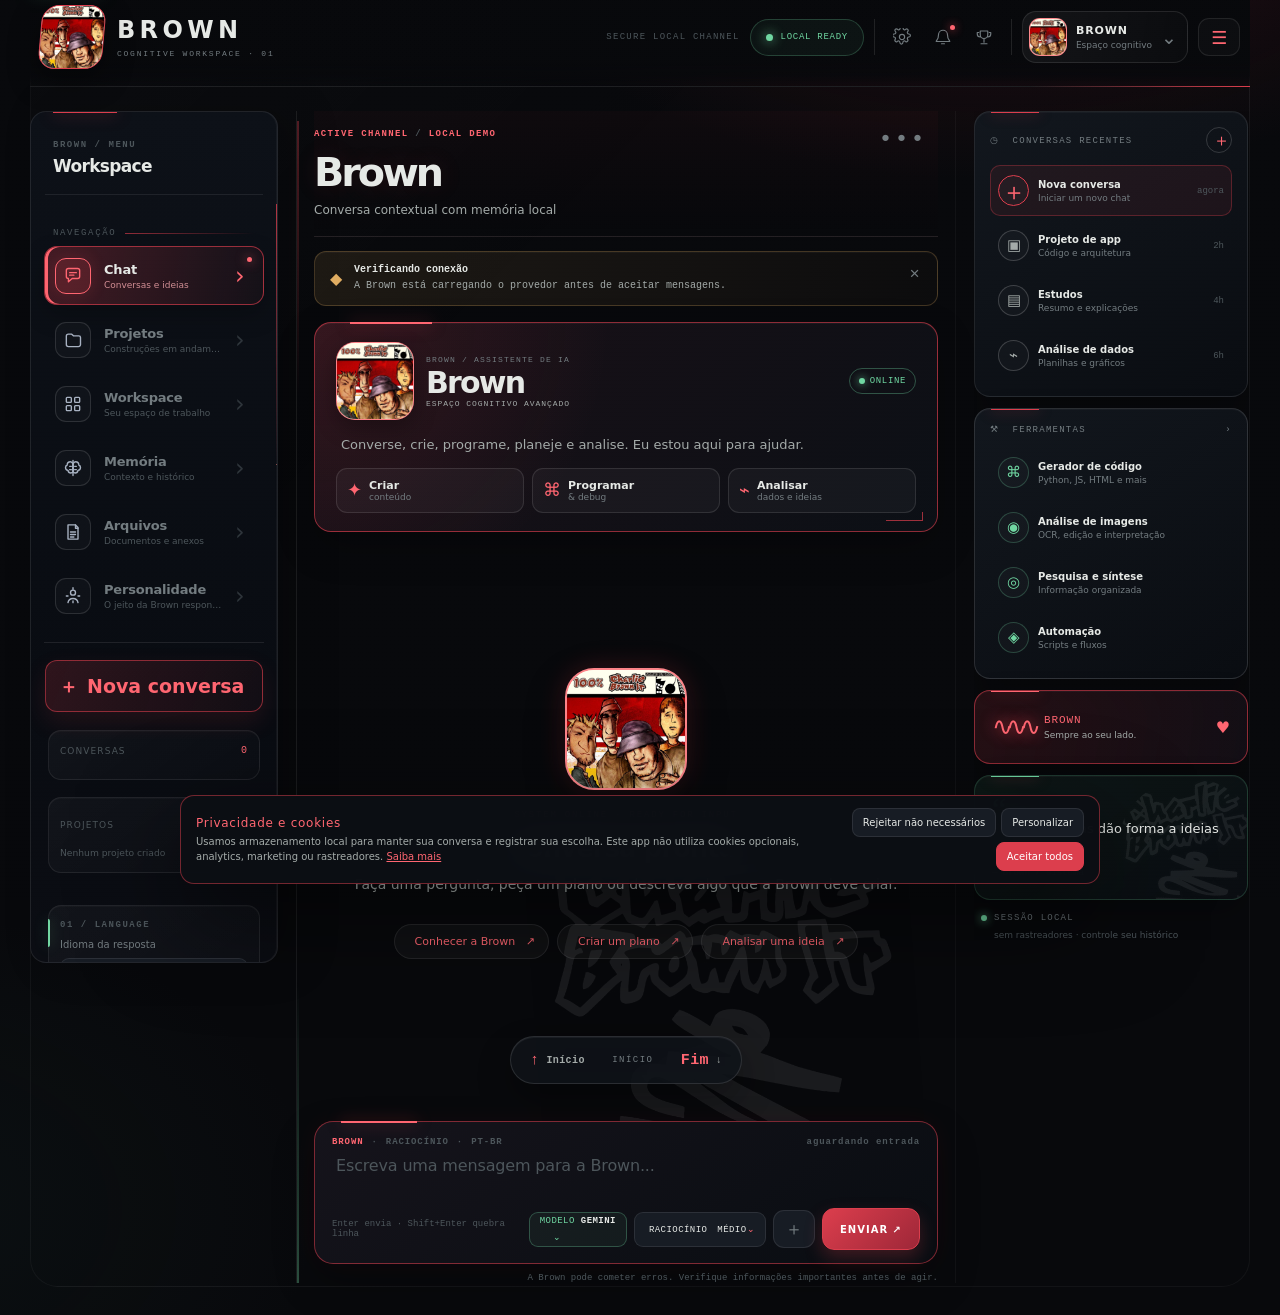
==== index.html @ 58ffba34 "fix: refresh WebGPU adapter cache" ====
<!doctype html>
<html lang="pt-BR">
<head>
  <meta charset="UTF-8" />
  <meta name="viewport" content="width=device-width, initial-scale=1.0" />
  <meta name="theme-color" content="#08090b" />
  <meta name="description" content="Brown — espaço cognitivo modular para conversa, código e pesquisa." />
  <meta name="referrer" content="no-referrer" />
    <meta http-equiv="Content-Security-Policy" content="default-src 'self'; base-uri 'self'; object-src 'none'; form-action 'self'; script-src 'self' 'wasm-unsafe-eval' https://esm.run https://cdn.jsdelivr.net; style-src 'self' 'unsafe-inline'; img-src 'self' data: blob:; connect-src 'self' https://generativelanguage.googleapis.com https://esm.run https://esm.sh https://cdn.jsdelivr.net https://huggingface.co https://*.huggingface.co https://*.hf.co https://raw.githubusercontent.com; worker-src 'self' blob:; frame-src 'self' blob:; child-src 'self' blob:; upgrade-insecure-requests" />
  <title>Brown · Workspace</title>
  <link rel="stylesheet" href="styles.css?v=product-finish" />
</head>
<body>
  <div class="scanline" aria-hidden="true"></div>
  <div class="app-shell">
    <header class="topbar">
      <div class="brand-mark" aria-label="Brown">
        <span class="brand-symbol"><img src="assets/brown-logo.jpg" alt="Brown" /></span>
        <div><strong>BROWN</strong><small data-i18n="brandSub">COGNITIVE WORKSPACE · 01</small></div>
      </div>
      <div class="topbar-actions"><span class="secure-label" data-i18n="secureChannel">SECURE LOCAL CHANNEL</span><div class="status-pill"><span class="status-dot"></span><span id="statusText">LOCAL READY</span></div><div class="topbar-icon-group"><button class="topbar-icon" id="headerSettingsBtn" type="button" title="Configurações" aria-label="Abrir configurações"><svg viewBox="0 0 24 24"><path d="M12 8.5a3.5 3.5 0 1 0 0 7 3.5 3.5 0 0 0 0-7Z"/><path d="m19.4 15 .1.1a2 2 0 0 1-2.8 2.8l-.1-.1a2 2 0 0 0-3.4 1.4v.2a2 2 0 0 1-4 0v-.2a2 2 0 0 0-3.4-1.4l-.1.1a2 2 0 0 1-2.8-2.8l.1-.1A2 2 0 0 0 1.6 12a2 2 0 0 1 0-4h.2a2 2 0 0 0 1.4-3.4l-.1-.1A2 2 0 0 1 6 1.7l.1.1a2 2 0 0 0 3.4-1.4V.2a2 2 0 0 1 4 0v.2a2 2 0 0 0 3.4 1.4l.1-.1a2 2 0 0 1 2.8 2.8l-.1.1A2 2 0 0 0 21 8h.2a2 2 0 0 1 0 4H21a2 2 0 0 0-1.6 3Z"/></svg></button><button class="topbar-icon has-dot" type="button" title="Notificações" aria-label="Notificações"><svg viewBox="0 0 24 24"><path d="M18 9a6 6 0 0 0-12 0c0 7-3 7-3 9h18c0-2-3-2-3-9M10 21h4"/></svg></button><button class="topbar-icon" type="button" title="Conquistas" aria-label="Conquistas"><svg viewBox="0 0 24 24"><path d="M7 4h10v5a5 5 0 0 1-10 0zM12 14v5M8 21h8M5 6H3v2a4 4 0 0 0 4 4M19 6h2v2a4 4 0 0 1-4 4"/></svg></button></div><div class="account-chip"><span class="account-avatar"><img src="assets/brown-logo.jpg" alt="" aria-hidden="true" /></span><span><strong>BROWN</strong><small>Espaço cognitivo</small></span><span class="account-chevron">⌄</span></div><button class="menu-trigger" id="menuToggle" type="button" data-i18n-aria-label="openMenu" aria-label="Abrir menu" aria-expanded="false">☰</button></div>
    </header>

    <main class="workspace">
      <aside class="control-rail" id="appMenu" data-i18n-aria-label="menuLabel" aria-label="Menu principal">
        <div class="menu-heading"><div><span class="section-label" data-i18n="menuLabelShort">BROWN / MENU</span><strong data-i18n="workspace">Workspace</strong></div><button class="menu-close" id="menuClose" type="button" data-i18n-aria-label="closeMenu" aria-label="Fechar menu">×</button></div>
        <div class="primary-nav-label"><span>NAVEGAÇÃO</span><i></i></div>
        <nav class="primary-nav" aria-label="Navegação principal">
          <button type="button" class="primary-nav-item active"><span class="nav-icon" aria-hidden="true"><svg viewBox="0 0 24 24"><path d="M4 5.5A2.5 2.5 0 0 1 6.5 3h11A2.5 2.5 0 0 1 20 5.5v7a2.5 2.5 0 0 1-2.5 2.5H11l-4.5 4v-4H6.5A2.5 2.5 0 0 1 4 12.5z"/><path d="M8 8h8M8 11h5"/></svg></span><span class="nav-copy"><strong>Chat</strong><small>Conversas e ideias</small></span><span class="nav-arrow">›</span></button>
          <button type="button" class="primary-nav-item"><span class="nav-icon" aria-hidden="true"><svg viewBox="0 0 24 24"><path d="M4 7.5A2.5 2.5 0 0 1 6.5 5h4l2 2H19a2 2 0 0 1 2 2v8.5a2.5 2.5 0 0 1-2.5 2.5h-12A2.5 2.5 0 0 1 4 17.5z"/></svg></span><span class="nav-copy"><strong>Projetos</strong><small>Construções em andamento</small></span><span class="nav-arrow">›</span></button>
          <button type="button" class="primary-nav-item"><span class="nav-icon" aria-hidden="true"><svg viewBox="0 0 24 24"><rect x="4" y="4" width="6" height="6" rx="1"/><rect x="14" y="4" width="6" height="6" rx="1"/><rect x="4" y="14" width="6" height="6" rx="1"/><rect x="14" y="14" width="6" height="6" rx="1"/></svg></span><span class="nav-copy"><strong>Workspace</strong><small>Seu espaço de trabalho</small></span><span class="nav-arrow">›</span></button>
          <button type="button" class="primary-nav-item"><span class="nav-icon" aria-hidden="true"><svg viewBox="0 0 24 24"><path d="M9 4.5C6.5 4.5 5 6.2 5 8.4c-1.2.5-2 1.6-2 3 0 1.8 1.3 3.2 3 3.5.3 2 1.6 3.1 3.4 3.1 1 0 1.9-.4 2.6-1.1V7.3C11.3 5.6 10.4 4.5 9 4.5Z"/><path d="M15 4.5c2.5 0 4 1.7 4 3.9 1.2.5 2 1.6 2 3 0 1.8-1.3 3.2-3 3.5-.3 2-1.6 3.1-3.4 3.1-1 0-1.9-.4-2.6-1.1V7.3c.7-1.7 1.6-2.8 3-2.8Z"/><path d="M12 3v18M8 10h2M14 10h2M8 14h2M14 14h2"/></svg></span><span class="nav-copy"><strong>Memória</strong><small>Contexto e histórico</small></span><span class="nav-arrow">›</span></button>
          <button type="button" class="primary-nav-item"><span class="nav-icon" aria-hidden="true"><svg viewBox="0 0 24 24"><path d="M6 3.5h9l3 3V20.5H6z"/><path d="M15 3.5v4h3M9 12h6M9 15h6M9 18h4"/></svg></span><span class="nav-copy"><strong>Arquivos</strong><small>Documentos e anexos</small></span><span class="nav-arrow">›</span></button>
          <button type="button" class="primary-nav-item"><span class="nav-icon" aria-hidden="true"><svg viewBox="0 0 24 24"><circle cx="12" cy="8" r="3"/><path d="M6 20c.5-3.3 2.4-5 6-5s5.5 1.7 6 5M4 12h2M18 12h2M12 2v2M12 18v2"/></svg></span><span class="nav-copy"><strong>Personalidade</strong><small>O jeito da Brown responder</small></span><span class="nav-arrow">›</span></button>
        </nav>
        <button class="new-chat-btn" id="newChatBtn" type="button"><span>＋</span> <span data-i18n="newConversation">Nova conversa</span></button>
        <section class="menu-library">
          <div class="library-heading"><span data-i18n="conversations">CONVERSAS</span><small id="chatCount">0</small></div>
          <div class="chat-list" id="chatList"></div>
        </section>
        <section class="menu-library projects-library">
          <div class="library-heading"><span data-i18n="projects">PROJETOS</span><button id="newProjectBtn" type="button" data-i18n-aria-label="newProject" aria-label="Novo projeto">＋</button></div>
          <div class="project-list" id="projectList"><small data-i18n="noProjects">Nenhum projeto criado</small></div>
        </section>

        <section class="rail-section language-section">
          <div class="section-label" data-i18n="languageSection">01 / LANGUAGE</div>
          <label class="select-wrap"><span data-i18n="responseLanguage">Idioma da resposta</span><select id="languageSelect"><option value="auto" data-i18n="auto">Automático</option><option value="pt-BR" selected data-i18n="ptBR">Português · Brasil</option><option value="en" data-i18n="english">English</option><option value="es" data-i18n="spanish">Español</option></select></label>
          <p class="language-note" id="languageNote">A Brown responderá em português.</p>
        </section>
        <section class="rail-section rail-info">
          <div class="section-label" data-i18n="sessionSection">02 / SESSION</div>
          <div class="session-stat"><span id="messageCount">0</span><small data-i18n="savedMessages">mensagens salvas localmente</small></div>
          <button class="subtle-btn" id="clearBtn"><span aria-hidden="true">⌫</span> <span data-i18n="clearSession">Limpar sessão</span></button>
          <button class="subtle-btn" id="exportBtn"><span aria-hidden="true">⇩</span> <span data-i18n="exportJSON">Exportar JSON</span></button>
          <button class="subtle-btn" id="exportMarkdownBtn"><span aria-hidden="true">⇩</span> <span data-i18n="exportMarkdown">Exportar Markdown</span></button>
        </section>
        <button class="settings-menu-btn" id="settingsMenuBtn" type="button"><span>⚙</span> <span data-i18n="settings">Configurações</span></button>
        <div class="settings-panel" id="settingsPanel" hidden>
          <div class="settings-panel-head"><strong data-i18n="settings">Configurações</strong><button id="settingsClose" type="button" data-i18n-aria-label="closeMenu" aria-label="Fechar configurações">×</button></div>
          <label class="settings-field"><span data-i18n="responseLanguage">Idioma da resposta</span><select id="settingsLanguageSelect"><option value="auto" data-i18n="auto">Automático</option><option value="pt-BR" data-i18n="ptBR">Português · Brasil</option><option value="en" data-i18n="english">English</option><option value="es" data-i18n="spanish">Español</option></select></label>
          <div class="settings-field"><span data-i18n="workProfile">Perfil de trabalho</span><div class="settings-choice-row"><button type="button" class="settings-choice active" data-settings-profile="BROWN">Brown<small data-i18n="general">geral</small></button><button type="button" class="settings-choice" data-settings-profile="CODE">Code<small data-i18n="programming">programação</small></button></div></div>
          <div class="settings-field"><span data-i18n="reasoning">Raciocínio</span><div class="settings-choice-row reasoning-settings"><button type="button" class="settings-choice" data-settings-thinking="LEVE" data-i18n="light">Leve</button><button type="button" class="settings-choice active" data-settings-thinking="MEDIO" data-i18n="medium">Médio</button><button type="button" class="settings-choice" data-settings-thinking="ALTO" data-i18n="high">Alto</button><button type="button" class="settings-choice" data-settings-thinking="EXTREMO" data-i18n="extreme">Extremo</button></div></div>
          <div class="settings-field provider-settings"><span data-i18n="provider">Provedor Gemini</span><small id="providerSettingsStatus" data-i18n="providerDisconnected">Não conectado. A Brown usará o modo local até validar uma chave.</small><input id="providerKeyInput" type="password" data-i18n-aria-label="keyPlaceholder" aria-label="Chave Gemini para este navegador" data-i18n-placeholder="keyPlaceholder" placeholder="Cole uma chave Gemini para este navegador" autocomplete="off" spellcheck="false" /><label class="provider-save"><input id="providerSaveKey" type="checkbox" /> <span data-i18n="saveBrowser">Salvar neste navegador</span></label><div class="provider-actions"><button type="button" class="settings-choice" id="providerApplyBtn" data-i18n="validateUse">Validar e usar</button><button type="button" class="settings-choice" id="providerClearBtn" data-i18n="remove">Remover</button></div></div>
        </div>
        <div class="settings-field privacy-actions"><span data-i18n="privacyData">Privacidade e dados</span><small data-i18n="privacyHint">Sem cookies opcionais ou rastreadores neste app. Controle seus dados locais.</small><button class="settings-choice" id="privacySettingsBtn" type="button" data-i18n="managePrivacy">Gerenciar privacidade</button><button class="settings-choice" id="exportAllDataBtn" type="button" data-i18n="exportData">Exportar meus dados</button><button class="settings-choice danger-choice" id="deleteConversationsBtn" type="button" data-i18n="deleteHistory">Excluir conversas e histórico</button><button class="settings-choice danger-choice" id="deleteAllLocalBtn" type="button" data-i18n="deleteAll">Excluir todos os dados locais</button></div>
        <div class="rail-footer"><span class="footer-mark"><img src="assets/brown-logo.jpg" alt="" aria-hidden="true" /></span><br />BROWN / WEB 0.2<br /><span data-i18n="footer">provider-ready architecture</span></div>
      </aside>

      <section class="chat-panel">
        <div class="brand-watermark" aria-hidden="true"><img src="assets/charlie-wordmark.jpg" alt="" /></div>
        <div class="chat-header">
          <div><span class="eyebrow"><span data-i18n="activeChannel">ACTIVE CHANNEL</span> / <span id="channelMode" data-i18n="localDemo">LOCAL DEMO</span></span><h1 id="channelTitle">Brown</h1><p class="channel-subtitle" data-i18n="chatSubtitle">Conversa contextual com memória local</p></div>
          <button class="icon-btn" id="settingsBtn" type="button" data-i18n-title="settings" title="Configurações" data-i18n-aria-label="openSettings" aria-label="Abrir configurações">•••</button>
        </div>
        <div class="notice" id="modeNotice"><span>◆</span><div><strong id="modeTitle" data-i18n="checkingConnection">Verificando conexão</strong><small id="modeDescription" data-i18n="loadingProvider">A Brown está carregando o provedor antes de aceitar mensagens.</small></div><button id="dismissNotice" data-i18n-aria-label="closeMenu" aria-label="Fechar aviso">×</button></div>
        <div class="provider-setup" id="providerSetup" hidden><div class="provider-setup-head"><strong data-i18n="connectBrown">Conectar a Brown</strong><small data-i18n="keyDescription">Insira uma chave Gemini para ativar as respostas inteligentes neste navegador.</small></div><div class="provider-setup-row"><input id="initialKeyInput" type="password" data-i18n-aria-label="initialKeyPlaceholder" aria-label="Chave Gemini inicial" data-i18n-placeholder="initialKeyPlaceholder" placeholder="Cole sua chave Gemini" autocomplete="off" spellcheck="false" /><button type="button" id="initialConnectBtn" data-i18n="connect">CONECTAR</button></div><label class="provider-save"><input id="initialSaveKey" type="checkbox" /> <span data-i18n="saveBrowser">Salvar neste navegador</span></label><a data-i18n="getKey" href="https://aistudio.google.com/api-keys" target="_blank" rel="noopener noreferrer">Obter chave no Google AI Studio ↗</a><small class="provider-setup-status" id="initialProviderStatus" data-i18n="noValidated">Nenhuma conexão validada.</small></div>
        <section class="local-model-panel" id="localModelPanel" hidden><div class="local-model-head"><div><span class="local-model-kicker">BROWN / LOCAL RUNTIME</span><strong>Brown Local</strong><small>Qwen2.5-Coder 7B · executado neste navegador</small></div><span class="local-model-badge"><i></i> WEBGPU</span></div><p>Modelo focado em código e tarefas gerais. No primeiro uso, o navegador baixa os pesos e usa a GPU local; depois o cache acelera os próximos acessos.</p><div class="local-model-progress"><span id="localModelProgressBar"></span></div><div class="local-model-meta"><span id="localModelStatus">Pronto para carregar</span><span id="localModelProgressText">0%</span></div><button type="button" class="local-model-load" id="localModelLoadBtn">CARREGAR MODELO LOCAL <span>↗</span></button></section>
        <section class="assistant-hero" aria-label="Apresentação da Brown"><div class="assistant-hero-top"><div class="assistant-portrait"><img src="assets/brown-logo.jpg" alt="Brown" /></div><div><span class="hero-kicker">BROWN / ASSISTENTE DE IA</span><h2>Brown</h2><span class="hero-subtitle">ESPAÇO COGNITIVO AVANÇADO</span></div><span class="hero-online"><i></i> ONLINE</span></div><p>Converse, crie, programe, planeje e analise. Eu estou aqui para ajudar.</p><div class="hero-actions"><button type="button" data-hero-prompt="Crie um plano profissional para meu projeto."><span>✦</span><b>Criar</b><small>conteúdo</small></button><button type="button" data-hero-prompt="Ajude a programar e revisar uma solução."><span>⌘</span><b>Programar</b><small>&amp; debug</small></button><button type="button" data-hero-prompt="Analise esta ideia e sugira melhorias."><span>⌁</span><b>Analisar</b><small>dados e ideias</small></button></div></section>
        <div class="messages" id="messages" aria-live="polite">
          <div class="empty-state" id="emptyState"><div class="empty-glyph"><img src="assets/brown-logo.jpg" alt="" aria-hidden="true" /></div><div class="empty-kicker" data-i18n="systemOnline">SYSTEM ONLINE · READY FOR INPUT</div><h2 data-i18n="ready">Conversa pronta.</h2><p data-i18n="prompt">Faça uma pergunta, peça um plano ou descreva algo que a Brown deve criar.</p><div class="quick-prompts"><button data-prompt-key="promptKnow" data-prompt="Explique como você pode me ajudar."><span data-i18n="quickKnow">Conhecer a Brown</span> <span>↗</span></button><button data-prompt-key="promptPlan" data-prompt="Crie um plano profissional para meu projeto."><span data-i18n="quickPlan">Criar um plano</span> <span>↗</span></button><button data-prompt-key="promptAnalyze" data-prompt="Analise esta ideia e sugira melhorias."><span data-i18n="quickAnalyze">Analisar uma ideia</span> <span>↗</span></button></div></div>
        </div><div class="conversation-nav" id="conversationNav" aria-label="Navegação da conversa"><button class="scroll-nav-btn" id="scrollTopBtn" type="button" title="Ir para o início" aria-label="Ir para o início da conversa"><span aria-hidden="true">↑</span><span>Início</span></button><span class="scroll-position" id="scrollPosition">INÍCIO</span><button class="scroll-nav-btn" id="scrollBottomBtn" type="button" title="Ir para o fim" aria-label="Ir para o fim da conversa"><span>Fim</span><span aria-hidden="true">↓</span></button><button class="scroll-settings-btn" id="scrollSettingsBtn" type="button" hidden data-i18n-title="settings" title="Abrir configurações"><span aria-hidden="true">⚙</span> <span data-i18n="settings">Configurações</span></button></div>
        <form class="composer" id="composer">
          <div class="composer-meta"><span id="profileTag">BROWN</span><span>·</span><span id="thinkingTag">RACIOCÍNIO</span><span>·</span><span id="languageTag">PT-BR</span><span class="meta-spacer"></span><span id="latencyLabel">aguardando entrada</span></div>
          <textarea id="promptInput" rows="1" data-i18n-aria-label="promptInput" aria-label="Mensagem para a Brown" data-i18n-placeholder="promptPlaceholder" placeholder="Escreva uma mensagem para a Brown..." autocomplete="off"></textarea>
          <div id="attachmentPreview" class="attachment-preview" hidden></div>
          <div class="composer-actions"><span class="hint" data-i18n="shortcut">Enter envia · Shift+Enter quebra linha</span><div class="composer-tools"><div class="model-picker"><button type="button" class="model-trigger" id="modelButton" aria-expanded="false" aria-haspopup="menu"><span>MODELO</span><strong id="modelButtonLabel">GEMINI</strong>⌄</button><div class="model-menu" id="modelMenu" role="menu" hidden><button type="button" data-model-provider="gemini" role="menuitem"><i class="model-menu-dot cloud-dot"></i><span><b>Gemini</b><small>nuvem · API</small></span></button><button type="button" data-model-provider="local" role="menuitem"><i class="model-menu-dot local-dot"></i><span><b>Brown Local</b><small>WebGPU · navegador</small></span></button></div></div><div class="reasoning-picker"><button type="button" class="reasoning-trigger" id="thinkingButton" aria-expanded="false" aria-haspopup="menu"><span data-i18n="thinkingLabel">RACIOCÍNIO</span> <span id="thinkingButtonLabel">MÉDIO</span>⌄</button><div class="reasoning-menu" id="thinkingMenu" role="menu" hidden><button type="button" data-thinking="LEVE" data-i18n="light">Leve</button><button type="button" data-thinking="MEDIO" data-i18n="medium">Médio</button><button type="button" data-thinking="ALTO" data-i18n="high">Alto</button><button type="button" data-thinking="EXTREMO" data-i18n="extreme">Extremo</button></div></div><input id="fileInput" type="file" accept="*/*" data-i18n-aria-label="attach" aria-label="Anexar documento ou arquivo" hidden /><button type="button" class="tool-btn" id="fileButton" data-i18n-title="attach" title="Anexar documento ou arquivo" data-i18n-aria-label="attach" aria-label="Anexar documento ou arquivo">＋</button><button class="send-btn" type="submit"><span data-i18n="send">ENVIAR</span> <span>↗</span></button></div></div>
        </form>
        <div class="disclaimer" data-i18n="disclaimer">A Brown pode cometer erros. Verifique informações importantes antes de agir.</div>
      </section>

      <aside class="context-rail" aria-label="Painel contextual">
        <section class="context-card recent-card"><div class="context-card-title"><span>◷ &nbsp;CONVERSAS RECENTES</span><button type="button" class="context-add">＋</button></div><div class="recent-list"><div class="recent-item active"><span class="recent-icon">＋</span><div><strong>Nova conversa</strong><small>Iniciar um novo chat</small></div><b>agora</b></div><div class="recent-item"><span class="recent-icon">▣</span><div><strong>Projeto de app</strong><small>Código e arquitetura</small></div><b>2h</b></div><div class="recent-item"><span class="recent-icon">▤</span><div><strong>Estudos</strong><small>Resumo e explicações</small></div><b>4h</b></div><div class="recent-item"><span class="recent-icon">⌁</span><div><strong>Análise de dados</strong><small>Planilhas e gráficos</small></div><b>6h</b></div></div></section>
        <section class="context-card tools-card"><div class="context-card-title"><span>⚒ &nbsp;FERRAMENTAS</span><span class="context-chevron">›</span></div><div class="tool-list"><div><span class="tool-icon">⌘</span><div><strong>Gerador de código</strong><small>Python, JS, HTML e mais</small></div></div><div><span class="tool-icon">◉</span><div><strong>Análise de imagens</strong><small>OCR, edição e interpretação</small></div></div><div><span class="tool-icon">◎</span><div><strong>Pesquisa e síntese</strong><small>Informação organizada</small></div></div><div><span class="tool-icon">◈</span><div><strong>Automação</strong><small>Scripts e fluxos</small></div></div></div></section>
        <section class="context-card brown-signal"><div class="signal-wave">∿∿∿</div><div><strong>BROWN</strong><small>Sempre ao seu lado.</small></div><span>♥</span></section>
        <section class="context-card context-quote"><span class="quote-mark">“</span><p>Boas perguntas dão forma a ideias melhores.</p><small>— Brown / sistema</small></section>
        <div class="context-footer"><span class="footer-signal"></span><span>SESSÃO LOCAL</span><small>sem rastreadores · controle seu histórico</small></div>
      </aside>
    </main>
  </div>

  <section class="privacy-panel" id="privacyPanel" role="dialog" aria-modal="true" aria-labelledby="privacyPanelTitle" aria-hidden="true" hidden>
    <div class="privacy-card">
      <div class="privacy-card-head"><div><span class="section-label" data-i18n="privacyLabel">BROWN / PRIVACIDADE</span><h2 id="privacyPanelTitle" data-i18n="privacyTitle">Privacidade e dados</h2></div><button id="privacyCloseBtn" type="button" data-i18n-aria-label="closeMenu" aria-label="Fechar privacidade">×</button></div>
      <p data-i18n="privacyIntro">Este app não usa cookies opcionais, publicidade, analytics ou pixels. As preferências e a conversa são armazenadas no navegador usando armazenamento local. A chave BYOK só é gravada quando você marca essa opção.</p>
      <div class="privacy-categories"><div><strong data-i18n="necessary">Necessário</strong><span data-i18n="consent">Consentimento, funcionamento e segurança local.</span><b data-i18n="active">Ativo</b></div><div><strong data-i18n="preferences">Preferências</strong><span data-i18n="unused">Nenhum cookie desta categoria é usado.</span><b data-i18n="unused">Não utilizado</b></div><div><strong data-i18n="statistics">Estatísticas</strong><span data-i18n="noAnalytics">Nenhum analytics ou medição é carregado.</span><b data-i18n="unused">Não utilizado</b></div><div><strong data-i18n="marketing">Marketing</strong><span data-i18n="noTrackers">Nenhum rastreador ou publicidade é carregado.</span><b data-i18n="unused">Não utilizado</b></div></div>
      <div class="privacy-rights"><strong data-i18n="privacyControls">Seus controles</strong><p data-i18n="privacyRights">Você pode exportar, excluir conversas, remover a chave e apagar todos os dados locais. Para solicitações formais de acesso, correção ou exclusão perante o controlador, use os contatos indicados na política. Eles ainda precisam ser preenchidos pelo responsável pelo serviço.</p><div class="privacy-actions-row"><button type="button" data-privacy-choice="revoke" data-i18n="revoke">Revogar consentimento</button><button type="button" data-privacy-choice="save-custom" data-i18n="savePrefs">Salvar preferências</button><a data-i18n="readPolicy" href="privacidade.html" target="_blank" rel="noopener noreferrer">Ler política completa ↗</a></div></div>
    </div>
  </section>

  <section class="privacy-banner" id="privacyBanner" role="dialog" aria-live="polite" aria-labelledby="privacyBannerTitle">
    <div><strong id="privacyBannerTitle" data-i18n="bannerTitle">Privacidade e cookies</strong><p><span data-i18n="bannerText">Usamos armazenamento local para manter sua conversa e registrar sua escolha. Este app não utiliza cookies opcionais, analytics, marketing ou rastreadores.</span> <a data-i18n="learnMore" href="privacidade.html" target="_blank" rel="noopener noreferrer">Saiba mais</a></p></div>
    <div class="privacy-banner-actions"><button type="button" data-privacy-choice="reject" data-i18n="reject">Rejeitar não necessários</button><button type="button" data-privacy-choice="customize" data-i18n="customize">Personalizar</button><button class="primary-privacy" type="button" data-privacy-choice="accept" data-i18n="accept">Aceitar todos</button></div>
  </section>

  <script src="config.js?v=product-finish"></script>
  <script src="local-model.js?v=local-qwen-coder-4"></script>
  <script src="app.js?v=privacy-fix-1"></script>
</body>
</html>
---- styles.css ----
@import url("https://fonts.googleapis.com/css2?family=DM+Sans:wght@400;500;600;700&family=Space+Grotesk:wght@400;500;600;700&display=swap");
:root {
  --bg: #08090c;
  --bg-raised: #0d1015;
  --surface: #11151b;
  --surface-2: #171c24;
  --surface-3: #1d242e;
  --line: rgba(255,255,255,.09);
  --line-strong: rgba(255,255,255,.16);
  --text: #e6e9e6;
  --text-soft: #a4aba9;
  --muted: #737c80;
  --muted-2: #4d565b;
  --red: #dc3e4d;
  --red-bright: #ff6671;
  --red-deep: #762431;
  --red-soft: rgba(220,62,77,.13);
  --green: #70d7a2;
  --green-soft: rgba(112,215,162,.11);
  --amber: #e0ad62;
  --shadow-xl: 0 34px 100px rgba(0,0,0,.52);
  --shadow-lg: 0 22px 60px rgba(0,0,0,.36);
  --shadow-md: 0 12px 30px rgba(0,0,0,.25);
  --radius-lg: 18px;
  --radius-md: 12px;
  --radius-sm: 8px;
  --mono: ui-monospace, SFMono-Regular, Menlo, Monaco, Consolas, "Liberation Mono", monospace;
  --sans: Inter, ui-sans-serif, system-ui, -apple-system, BlinkMacSystemFont, "Segoe UI", sans-serif;
}

* { box-sizing: border-box; }
html { min-width: 320px; background: var(--bg); scroll-behavior: smooth; }
body {
  min-height: 100vh;
  margin: 0;
  overflow-x: hidden;
  color: var(--text);
  background:
    radial-gradient(800px 460px at 78% -10%, rgba(142,30,45,.26), transparent 68%),
    radial-gradient(620px 440px at -8% 92%, rgba(35,71,65,.12), transparent 68%),
    var(--bg);
  font-family: var(--sans);
  -webkit-font-smoothing: antialiased;
}

body::before {
  position: fixed;
  inset: 0;
  z-index: -2;
  pointer-events: none;
  content: "";
  opacity: .5;
  background-image: linear-gradient(rgba(255,255,255,.018) 1px, transparent 1px), linear-gradient(90deg, rgba(255,255,255,.016) 1px, transparent 1px);
  background-size: 56px 56px;
  mask-image: linear-gradient(to bottom, #000, transparent 88%);
}

body::after {
  position: fixed;
  inset: 0;
  z-index: -1;
  pointer-events: none;
  content: "";
  opacity: .22;
  background: linear-gradient(115deg, transparent 0 45%, rgba(255,88,100,.09) 50%, transparent 55%);
  background-size: 240% 240%;
  animation: background-sweep 24s linear infinite;
}

button, input, select, textarea { font: inherit; }
button, a, select { -webkit-tap-highlight-color: transparent; }
button:focus-visible, a:focus-visible, input:focus-visible, select:focus-visible, textarea:focus-visible { outline: 2px solid var(--red-bright); outline-offset: 3px; }

.app-shell { position: relative; isolation: isolate; width: min(1500px, 100%); min-height: 100vh; margin: 0 auto; padding: 28px 34px 32px; }
.app-shell::before { position: absolute; inset: 28px 34px 28px; z-index: -1; pointer-events: none; content: ""; border: 1px solid rgba(255,255,255,.055); border-radius: 26px; background: linear-gradient(135deg, rgba(255,255,255,.018), transparent 32%); }

.topbar { position: relative; display: flex; align-items: center; justify-content: space-between; min-height: 64px; margin: 0 14px 24px; padding: 0 2px 18px; border-bottom: 1px solid var(--line); }
.topbar::before { position: absolute; top: -10px; left: 0; width: 72px; height: 2px; content: ""; background: var(--green); box-shadow: 0 0 18px rgba(112,215,162,.7); }
.topbar::after { position: absolute; right: 0; bottom: -1px; width: 220px; height: 1px; content: ""; background: linear-gradient(90deg, transparent, var(--red)); }
.brand-mark { display: flex; align-items: center; gap: 14px; }
.brand-symbol { position: relative; display: grid; place-items: center; width: 46px; height: 46px; border: 1px solid var(--red); border-radius: 12px; color: var(--red-bright); background: linear-gradient(145deg, rgba(220,62,77,.2), rgba(220,62,77,.035)); font: 700 23px var(--mono); box-shadow: inset 0 0 24px rgba(220,62,77,.11), 0 10px 28px rgba(0,0,0,.3); transform: skew(-5deg); }
.brand-symbol::before, .brand-symbol::after { position: absolute; width: 9px; height: 9px; content: ""; border-color: var(--red-bright); }
.brand-symbol::before { top: -1px; left: -1px; border-top: 2px solid; border-left: 2px solid; border-radius: 5px 0 0; }
.brand-symbol::after { right: -1px; bottom: -1px; border-right: 2px solid; border-bottom: 2px solid; border-radius: 0 0 5px; }
.brand-mark strong { display: block; color: var(--text); font-size: 19px; font-weight: 760; letter-spacing: .2em; }
.brand-mark small, .secure-label, .status-pill, .section-label, .eyebrow, .composer-meta, .hint, .rail-footer, .disclaimer, .message-label { font-family: var(--mono); }
.brand-mark small { display: block; margin-top: 5px; color: var(--muted); font-size: 8px; letter-spacing: .16em; }
.brand-mark small i { color: var(--red-bright); font-style: normal; }
.topbar-actions { display: flex; align-items: center; gap: 14px; }
.secure-label { color: var(--muted-2); font-size: 9px; letter-spacing: .14em; }
.status-pill { display: flex; align-items: center; gap: 8px; min-height: 32px; padding: 7px 12px; border: 1px solid rgba(112,215,162,.24); border-radius: 999px; color: var(--green); background: rgba(112,215,162,.055); font-size: 9px; letter-spacing: .08em; }
.status-dot { width: 7px; height: 7px; border-radius: 50%; background: var(--green); box-shadow: 0 0 12px var(--green); animation: status-pulse 2.8s ease-in-out infinite; }
.menu-trigger { display: inline-grid; place-items: center; width: 38px; height: 34px; padding: 0; border: 1px solid var(--line); border-radius: 9px; color: var(--red-bright); background: rgba(255,255,255,.025); cursor: pointer; transition: .2s ease; }
.menu-trigger:hover, .menu-trigger[aria-expanded="true"] { border-color: var(--red); color: var(--text); background: var(--red-soft); box-shadow: 0 0 20px rgba(220,62,77,.15); }

.workspace { display: grid; grid-template-columns: 300px minmax(0, 1fr); gap: 20px; min-height: calc(100vh - 116px); }
.control-rail { position: relative; display: flex; flex-direction: column; min-width: 0; padding: 20px; overflow: visible; border: 1px solid var(--line); border-radius: var(--radius-lg); background: linear-gradient(180deg, rgba(18,23,30,.96), rgba(11,14,19,.96)); box-shadow: var(--shadow-lg), inset 0 1px rgba(255,255,255,.035); }
.control-rail::before { position: absolute; top: -1px; left: 26px; width: 92px; height: 2px; content: ""; background: var(--red); box-shadow: 0 0 16px rgba(220,62,77,.65); }
.control-rail::after { position: absolute; right: 13px; bottom: 13px; width: 7px; height: 48px; content: ""; border-right: 1px solid rgba(112,215,162,.3); border-bottom: 1px solid rgba(112,215,162,.3); border-radius: 0 0 5px; }
.menu-heading { display: flex; align-items: center; justify-content: space-between; margin-bottom: 19px; padding-bottom: 15px; border-bottom: 1px solid var(--line); }
.menu-heading strong { display: block; margin-top: 5px; color: var(--text); font-size: 16px; letter-spacing: .02em; }
.section-label { margin-bottom: 8px; color: var(--muted-2); font-size: 9px; letter-spacing: .17em; }
.menu-close { display: none; width: 30px; height: 30px; padding: 0; border: 1px solid var(--line); border-radius: 8px; color: var(--muted); background: transparent; cursor: pointer; }
.new-chat-btn, .settings-menu-btn { display: flex; align-items: center; gap: 9px; min-height: 44px; width: 100%; padding: 10px 13px; border: 1px solid rgba(220,62,77,.58); border-radius: var(--radius-sm); color: var(--text); background: linear-gradient(110deg, rgba(220,62,77,.18), rgba(220,62,77,.045)); cursor: pointer; text-align: left; box-shadow: inset 0 1px rgba(255,255,255,.04); transition: .2s ease; }
.new-chat-btn span { color: var(--red-bright); font-size: 19px; line-height: 1; }
.new-chat-btn:hover, .settings-menu-btn:hover { border-color: var(--red-bright); background: rgba(220,62,77,.22); box-shadow: 0 9px 24px rgba(220,62,77,.13); transform: translateY(-1px); }
.menu-library { margin-top: 22px; }
.library-heading { display: flex; align-items: center; justify-content: space-between; margin-bottom: 9px; color: var(--muted); font: 9px var(--mono); letter-spacing: .15em; }
.library-heading small { color: var(--red-bright); font: 10px var(--mono); }
.library-heading button { display: grid; place-items: center; width: 26px; height: 26px; padding: 0; border: 1px solid var(--line); border-radius: 8px; color: var(--red-bright); background: rgba(255,255,255,.035); cursor: pointer; }
.library-heading button:hover { border-color: var(--red); background: var(--red-soft); }
.chat-list, .project-list { display: grid; gap: 5px; }
.chat-item-wrap, .project-item-wrap { display: flex; align-items: center; gap: 4px; min-width: 0; }
.chat-item, .project-item { min-width: 0; flex: 1; display: flex; align-items: center; justify-content: space-between; gap: 8px; padding: 10px; border: 1px solid transparent; border-radius: 9px; color: var(--muted); background: transparent; cursor: pointer; text-align: left; transition: .2s ease; }
.chat-item span, .project-item span { min-width: 0; overflow: hidden; text-overflow: ellipsis; white-space: nowrap; }
.chat-item small, .project-item small { flex: none; color: var(--muted-2); font: 9px var(--mono); }
.chat-item:hover, .project-item:hover, .chat-item.active, .project-item-wrap.active .project-item { border-color: var(--line); color: var(--text); background: rgba(255,255,255,.045); }
.chat-item.active { border-left: 2px solid var(--red); background: linear-gradient(90deg, rgba(220,62,77,.15), transparent); }
.chat-project, .chat-delete, .project-action { flex: none; width: 27px; height: 28px; padding: 0; border: 1px solid transparent; border-radius: 7px; color: var(--muted-2); background: transparent; cursor: pointer; }
.chat-project:hover, .project-action:hover, .chat-delete:hover { border-color: var(--red-deep); color: var(--red-bright); background: var(--red-soft); }
.project-list { color: var(--muted-2); font-size: 11px; }
.rail-section { margin-top: 24px; padding-bottom: 20px; border-bottom: 1px solid var(--line); }
.profile-list { display: grid; gap: 7px; }
.profile-btn { position: relative; display: flex; align-items: center; gap: 10px; width: 100%; padding: 11px; border: 1px solid transparent; border-radius: 10px; color: var(--muted); background: transparent; cursor: pointer; text-align: left; transition: .2s ease; }
.profile-btn b { color: var(--muted-2); font: 10px var(--mono); }
.profile-btn span { min-width: 0; }
.profile-btn strong, .profile-btn small { display: block; }
.profile-btn strong { color: var(--text-soft); font-size: 12px; letter-spacing: .1em; }
.profile-btn small { margin-top: 3px; color: var(--muted-2); font-size: 10px; }
.profile-btn em { margin-left: auto; color: var(--red-bright); font-style: normal; opacity: 0; transition: opacity .2s; }
.profile-btn:hover, .profile-btn.active { border-color: rgba(220,62,77,.55); background: linear-gradient(90deg, rgba(220,62,77,.15), transparent); transform: translateX(2px); }
.profile-btn.active { border-left: 2px solid var(--red-bright); color: var(--text); }
.profile-btn.active b, .profile-btn.active strong { color: var(--text); }
.profile-btn.active em { opacity: 1; }
.select-wrap { display: block; }
.select-wrap span, .settings-field > span { display: block; margin-bottom: 8px; color: var(--muted); font-size: 10px; }
.select-wrap select, .settings-field select { width: 100%; appearance: none; padding: 11px 34px 11px 11px; border: 1px solid var(--line); border-radius: 9px; color: var(--text); background-color: var(--surface-2); background-image: linear-gradient(45deg, transparent 50%, var(--red-bright) 50%), linear-gradient(135deg, var(--red-bright) 50%, transparent 50%); background-position: calc(100% - 16px) 50%, calc(100% - 11px) 50%; background-size: 5px 5px; background-repeat: no-repeat; cursor: pointer; }
.select-wrap select:focus, .settings-field select:focus { border-color: var(--red); }
.language-note { margin: 9px 0 0; color: var(--muted-2); font-size: 10px; line-height: 1.45; }
.session-stat { display: flex; align-items: baseline; gap: 8px; margin-bottom: 11px; }
.session-stat span { color: var(--text); font: 23px var(--mono); }
.session-stat small { color: var(--muted-2); font-size: 10px; }
.subtle-btn { display: block; padding: 6px 0; border: 0; color: var(--muted); background: transparent; cursor: pointer; font-size: 11px; text-align: left; }
.subtle-btn:hover { color: var(--red-bright); }
.settings-menu-btn { margin-top: 22px; justify-content: flex-start; border-color: var(--line); background: var(--surface-2); }
.settings-menu-btn span { color: var(--red-bright); }
.settings-panel { position: absolute; right: 16px; bottom: 78px; left: 16px; z-index: 50; padding: 17px; border: 1px solid rgba(220,62,77,.65); border-radius: var(--radius-md); background: rgba(13,16,22,.98); box-shadow: var(--shadow-xl), 0 0 30px rgba(220,62,77,.1); animation: panel-in .2s ease both; }
.settings-panel[hidden] { display: none; }
.settings-panel-head, .privacy-card-head { display: flex; align-items: flex-start; justify-content: space-between; gap: 12px; }
.settings-panel-head strong { color: var(--red-bright); font: 11px var(--mono); letter-spacing: .1em; }
.settings-panel-head button, .privacy-card-head button { width: 29px; height: 29px; padding: 0; border: 1px solid var(--line); border-radius: 8px; color: var(--muted); background: transparent; cursor: pointer; font-size: 18px; }
.settings-panel-head button:hover, .privacy-card-head button:hover { border-color: var(--red); color: var(--red-bright); }
.settings-field { margin: 17px 0 0; }
.settings-choice-row { display: grid; grid-template-columns: 1fr 1fr; gap: 6px; }
.settings-choice { padding: 9px 10px; border: 1px solid var(--line); border-radius: 8px; color: var(--muted); background: var(--surface-2); cursor: pointer; font-size: 10px; text-align: left; transition: .2s ease; }
.settings-choice small { display: block; margin-top: 3px; color: var(--muted-2); font-size: 9px; }
.settings-choice:hover, .settings-choice.active { border-color: var(--red); color: var(--text); background: var(--red-soft); }
.settings-choice.active { box-shadow: inset 2px 0 0 var(--red-bright); }
.reasoning-settings { grid-template-columns: repeat(4, 1fr); }
.reasoning-settings .settings-choice { padding-right: 3px; padding-left: 3px; text-align: center; }
.reasoning-settings .settings-choice small { display: none; }
.provider-settings > small { display: block; color: var(--muted-2); font-size: 10px; line-height: 1.45; }
.provider-settings input[type="password"], .provider-setup input { width: 100%; min-width: 0; padding: 11px; border: 1px solid var(--line); border-radius: 9px; color: var(--text); background: #0a0d11; font: 11px var(--mono); outline: none; }
.provider-settings input[type="password"] { margin-top: 10px; }
.provider-settings input:focus, .provider-setup input:focus { border-color: var(--red); box-shadow: 0 0 0 3px rgba(220,62,77,.1); }
.provider-save { display: flex; align-items: center; gap: 7px; margin-top: 8px; color: var(--muted); font-size: 10px; cursor: pointer; }
.provider-save input { accent-color: var(--red); }
.provider-actions { display: grid; grid-template-columns: 1fr 1fr; gap: 6px; margin-top: 10px; }
.rail-footer { margin-top: auto; padding-top: 24px; color: var(--muted-2); font-size: 9px; line-height: 1.8; }
.footer-mark { color: var(--red-bright); font-size: 21px; letter-spacing: .1em; }
.privacy-actions { margin-top: 18px; }
.privacy-actions > small { display: block; margin-bottom: 8px; color: var(--muted-2); font-size: 10px; line-height: 1.45; }
.privacy-actions .settings-choice { display: block; width: 100%; margin-top: 6px; }
.danger-choice { color: #ff8b94 !important; }
.danger-choice:hover { border-color: var(--red-bright) !important; background: rgba(220,62,77,.18) !important; }

.chat-panel { position: relative; display: flex; flex-direction: column; min-width: 0; min-height: 680px; padding: 0 18px 0 22px; border-left: 1px solid rgba(255,255,255,.055); }
.chat-panel::before { position: absolute; top: 10px; bottom: 0; left: 0; width: 2px; content: ""; background: linear-gradient(var(--red), transparent 24%, transparent 74%, var(--green)); opacity: .55; }
.chat-header { display: flex; align-items: flex-start; justify-content: space-between; min-height: 89px; padding: 7px 0 19px; border-bottom: 1px solid var(--line); background: linear-gradient(180deg, rgba(220,62,77,.035), transparent); }
.eyebrow { color: var(--muted-2); font-size: 9px; letter-spacing: .15em; }
.eyebrow span { color: var(--red-bright); }
.chat-header h1 { margin: 9px 0 0; color: var(--text); font-size: clamp(28px, 3.4vw, 42px); font-weight: 760; letter-spacing: -.075em; text-shadow: 0 0 24px rgba(220,62,77,.13); }
.channel-subtitle { margin: 8px 0 0; color: var(--text-soft); font-size: 12px; }
.icon-btn { padding: 4px 10px; border: 1px solid transparent; border-radius: 9px; color: var(--muted); background: transparent; cursor: pointer; font-size: 22px; letter-spacing: 3px; }
.icon-btn:hover { border-color: var(--red-deep); color: var(--red-bright); background: var(--red-soft); }
.notice { position: relative; display: flex; align-items: center; gap: 12px; min-height: 55px; margin: 17px 0 7px; padding: 11px 43px 11px 15px; border: 1px solid rgba(224,173,98,.25); border-radius: var(--radius-md); color: var(--text); background: linear-gradient(100deg, rgba(224,173,98,.1), rgba(224,173,98,.025)); font-family: var(--mono); box-shadow: inset 0 1px rgba(255,255,255,.03); }
.notice > span { color: var(--amber); }
.notice strong, .notice small { display: block; }
.notice strong { color: var(--text); font-size: 10px; font-weight: 600; }
.notice small { margin-top: 4px; color: var(--text-soft); font-size: 10px; line-height: 1.4; }
.notice button { position: absolute; top: 10px; right: 10px; width: 25px; height: 25px; padding: 0; border: 0; color: var(--muted); background: transparent; cursor: pointer; font-size: 17px; }
.notice button:hover { color: var(--red-bright); }
.provider-setup { margin: 12px 0 6px; padding: 18px; border: 1px solid rgba(220,62,77,.6); border-radius: var(--radius-md); background: linear-gradient(135deg, rgba(220,62,77,.14), rgba(14,18,24,.94) 62%); box-shadow: var(--shadow-md), inset 0 1px rgba(255,255,255,.035); }
.provider-setup[hidden] { display: none; }
.provider-setup-head strong, .provider-setup-head small { display: block; }
.provider-setup-head strong { color: var(--text); font-size: 15px; }
.provider-setup-head small { max-width: 650px; margin-top: 5px; color: var(--text-soft); font-size: 11px; line-height: 1.45; }
.provider-setup-row { display: flex; gap: 8px; margin-top: 14px; }
.provider-setup-row input { flex: 1; }
.provider-setup-row button { flex: none; min-height: 39px; padding: 0 16px; border: 1px solid var(--red); border-radius: 9px; color: #fff; background: linear-gradient(135deg, var(--red), #a92737); cursor: pointer; font: 700 10px var(--mono); letter-spacing: .04em; box-shadow: 0 7px 18px rgba(220,62,77,.18); }
.provider-setup-row button:hover { filter: brightness(1.12); transform: translateY(-1px); }
.provider-setup > a { display: inline-block; margin-top: 11px; color: var(--red-bright); font: 10px var(--mono); }
.provider-setup-status { display: block; margin-top: 8px; color: var(--text-soft); font: 10px var(--mono); }

.messages { flex: 1; max-height: calc(100vh - 342px); overflow: auto; padding: 24px 8px 27px; scrollbar-color: var(--red-deep) var(--bg-raised); scrollbar-width: thin; }
.empty-state { display: grid; justify-items: center; max-width: 700px; margin: 0 auto; padding: clamp(62px, 13vh, 150px) 20px 70px; color: var(--muted); text-align: center; }
.empty-glyph { color: var(--red-bright); font: 760 64px/1 var(--mono); letter-spacing: -.18em; text-shadow: 0 0 30px rgba(220,62,77,.35); animation: glyph-flicker 5s ease-in-out infinite; }
.empty-kicker { margin: 20px 0 13px; color: var(--red-bright); font: 9px var(--mono); letter-spacing: .2em; }
.empty-state h2 { margin: 0; color: var(--text); font-size: 26px; letter-spacing: -.04em; }
.empty-state p { max-width: 550px; margin: 10px 0 0; color: var(--text-soft); font-size: 13px; line-height: 1.65; }
.quick-prompts { display: flex; flex-wrap: wrap; justify-content: center; gap: 8px; margin-top: 28px; }
.quick-prompts button { padding: 10px 13px; border: 1px solid var(--line); border-radius: 999px; color: var(--text-soft); background: rgba(255,255,255,.035); cursor: pointer; font-size: 11px; transition: .2s ease; }
.quick-prompts button:hover { border-color: var(--red); color: var(--text); background: var(--red-soft); transform: translateY(-1px); }
.quick-prompts span { margin-left: 7px; color: var(--red-bright); }

.message { display: flex; gap: 14px; max-width: 1040px; margin: 0 auto 15px; padding: 16px 17px; border: 1px solid transparent; border-radius: var(--radius-md); animation: message-in .24s ease both; }
.message:hover { border-color: var(--line); background: rgba(255,255,255,.022); }
.message::after { position: absolute; right: 13px; top: 0; width: 24px; height: 1px; content: ""; background: var(--line); opacity: .7; }
.message.user { position: relative; border-left: 2px solid rgba(220,62,77,.75); background: linear-gradient(90deg, rgba(220,62,77,.085), transparent 48%); }
.message.assistant { position: relative; border-left: 2px solid rgba(112,215,162,.55); background: linear-gradient(90deg, rgba(112,215,162,.05), transparent 48%); }
.message.assistant::after { background: var(--green); }
.message .avatar { display: grid; flex: 0 0 34px; place-items: center; height: 34px; border: 1px solid rgba(220,62,77,.68); border-radius: 10px; color: var(--red-bright); background: rgba(220,62,77,.1); font: 10px var(--mono); }
.message.assistant .avatar { border-color: rgba(112,215,162,.4); color: var(--green); background: var(--green-soft); }
.message-body { min-width: 0; flex: 1; }
.message-label { margin: 2px 0 8px; color: var(--muted-2); font-size: 9px; letter-spacing: .16em; }
.message.user .message-label { color: var(--red-bright); }
.message.assistant .message-label { color: var(--green); }
.message-content { overflow-wrap: anywhere; color: var(--text); font-size: 14px; line-height: 1.75; white-space: pre-wrap; }
.message.user .message-content { color: var(--text); }
.message-content h2, .message-content h3, .message-content h4 { margin: 16px 0 8px; color: var(--text); line-height: 1.25; }
.message-content h2 { font-size: 19px; }.message-content h3 { font-size: 16px; }.message-content h4 { font-size: 14px; color: var(--red-bright); }
.message-content ul, .message-content ol { margin: 9px 0; padding-left: 23px; }.message-content li { margin: 4px 0; }
.inline-code { padding: 2px 6px; border: 1px solid rgba(220,62,77,.3); border-radius: 5px; color: #ffb4ba; background: rgba(220,62,77,.1); font: .9em var(--mono); }
.code-block { overflow: auto; margin: 14px 0; padding: 15px; border: 1px solid var(--line-strong); border-left: 2px solid var(--red); border-radius: 10px; color: #e9eeeb; background: #090c10; font: 12px/1.65 var(--mono); white-space: pre; }
.smart-link { color: var(--red-bright); text-decoration: underline; text-decoration-color: rgba(255,102,113,.35); text-underline-offset: 3px; }
.smart-link:hover { color: var(--text); }
.standalone-link { display: grid; grid-template-columns: auto 1fr; gap: 1px 9px; width: min(100%, 680px); margin: 11px 0; padding: 12px 14px; border: 1px solid rgba(220,62,77,.45); border-radius: 10px; color: var(--red-bright); background: var(--red-soft); text-decoration: none; }.standalone-link span { grid-row: span 2; font-size: 17px; }.standalone-link strong { font-size: 11px; }.standalone-link small { overflow: hidden; color: var(--text-soft); font: 10px var(--mono); text-overflow: ellipsis; white-space: nowrap; }
.table-scroll { max-width: 100%; margin: 13px 0; overflow-x: auto; border: 1px solid var(--line); border-radius: 10px; }.table-scroll table { min-width: 420px; width: 100%; border-collapse: collapse; font-size: 12px; }.table-scroll th, .table-scroll td { padding: 9px 11px; border-bottom: 1px solid var(--line); text-align: left; }.table-scroll th { color: var(--red-bright); background: rgba(220,62,77,.08); }.table-scroll td { color: var(--text-soft); }
.message-actions { display: flex; align-items: center; gap: 5px; margin-top: 13px; opacity: .72; }.message:hover .message-actions, .message-actions:focus-within { opacity: 1; }.message-actions button, .message-actions a { display: inline-grid; place-items: center; min-width: 28px; height: 26px; padding: 0 7px; border: 1px solid transparent; border-radius: 7px; color: var(--muted-2); background: transparent; cursor: pointer; font: 11px var(--mono); text-decoration: none; }.message-actions button:hover, .message-actions a:hover { border-color: var(--line-strong); color: var(--red-bright); background: var(--red-soft); }.message-actions .feedback-btn.selected { border-color: var(--red-deep); color: var(--red-bright); background: var(--red-soft); }
.attachment-chip { display: inline-block; max-width: 100%; margin-top: 12px; padding: 7px 9px; overflow: hidden; border: 1px solid rgba(112,215,162,.3); border-radius: 7px; color: var(--green); background: var(--green-soft); font: 10px var(--mono); text-overflow: ellipsis; white-space: nowrap; }
.generated-files { margin: 16px 0 4px; padding: 0; overflow: hidden; border: 1px solid rgba(220,62,77,.46); border-radius: var(--radius-md); background: linear-gradient(145deg, rgba(29,19,24,.96), rgba(10,13,18,.98)); box-shadow: var(--shadow-md), inset 0 1px rgba(255,255,255,.04); }.generated-files-head { display:flex; align-items:center; justify-content:space-between; min-height:40px; padding:0 13px; color:var(--text); border-bottom:1px solid var(--line); font:600 10px var(--mono); letter-spacing:.08em; text-transform:uppercase; }.generated-files-head > span { color:var(--green); }.generated-files-head button { padding:6px 9px; border:1px solid rgba(220,62,77,.6); border-radius:7px; color:var(--red-bright); background:transparent; cursor:pointer; font:9px var(--mono); }.generated-files-head button:hover { background:var(--red-soft); }.generated-file-row { display:flex; align-items:center; justify-content:space-between; gap:14px; margin:0; padding:13px; border:0; border-bottom:1px solid rgba(255,255,255,.06); background:transparent; }.generated-file-row:last-child { border-bottom:0; }.generated-file { display:flex; align-items:center; gap:10px; min-width:0; color:var(--text); }.file-type-mark { display:grid; place-items:center; flex:0 0 34px; height:30px; border:1px solid rgba(112,215,162,.38); border-radius:7px; color:var(--green); background:rgba(112,215,162,.08); font:700 9px var(--mono); }.generated-file strong { display:block; overflow:hidden; max-width:min(42vw,280px); color:var(--text); font:600 12px var(--mono); text-overflow:ellipsis; white-space:nowrap; }.generated-file small { display:block; margin-top:3px; color:var(--muted-2); font:9px var(--mono); }.generated-file-actions { display:flex; flex-wrap:wrap; justify-content:flex-end; gap:5px; }.generated-file-actions button { padding:7px 8px; border:1px solid rgba(255,255,255,.12); border-radius:7px; color:var(--muted); background:rgba(255,255,255,.035); cursor:pointer; font:9px var(--mono); transition:.2s ease; }.generated-file-actions button:hover:not(:disabled) { border-color:var(--green); color:var(--green); background:var(--green-soft); transform:translateY(-1px); }.generated-file-actions button:last-child:hover { border-color:var(--red); color:var(--red-bright); background:var(--red-soft); }.primary-file-download, .zip-download-btn { border:1px solid rgba(220,62,77,.72) !important; border-radius:7px !important; color:#fff !important; background:linear-gradient(135deg, #bd2d40, #791b2b) !important; box-shadow:0 5px 16px rgba(220,62,77,.2); cursor:pointer; font:700 10px var(--mono) !important; white-space:nowrap; transition:transform .18s ease, filter .18s ease, box-shadow .18s ease; }.primary-file-download { padding:9px 12px !important; }.zip-download-btn { padding:7px 9px !important; }.primary-file-download:hover, .zip-download-btn:hover { filter:brightness(1.16); transform:translateY(-1px); box-shadow:0 8px 20px rgba(220,62,77,.28); }.file-ready-message { margin:8px 0 2px; color:var(--muted); font:10px var(--mono); }.generated-validation { display:flex; flex-wrap:wrap; align-items:baseline; gap:6px; margin:9px 0 0 44px; padding:8px 9px; border-left:2px solid var(--muted-2); color:var(--muted); background:rgba(255,255,255,.025); font:9px var(--mono); }.generated-validation strong { letter-spacing:.06em; }.generated-validation span { flex-basis:100%; color:var(--muted-2); white-space:pre-wrap; overflow-wrap:anywhere; }.generated-validation.valid { border-left-color:var(--green); color:var(--green); }.generated-validation.invalid { border-left-color:var(--red-bright); color:var(--red-bright); }.generated-validation.unavailable { border-left-color:#d7a94d; color:#d7a94d; }.validation-fix { flex-basis:100%; width:max-content; padding:6px 8px; border:1px solid rgba(220,62,77,.55); border-radius:7px; color:var(--red-bright); background:var(--red-soft); cursor:pointer; font:9px var(--mono); }.validation-fix:hover { border-color:var(--red-bright); background:rgba(220,62,77,.18); }

.composer { position: relative; padding: 15px 17px 13px; border: 1px solid rgba(220,62,77,.38); border-radius: var(--radius-md); background: linear-gradient(145deg, rgba(24,23,29,.98), rgba(10,13,18,.98)); box-shadow: var(--shadow-lg), inset 0 1px rgba(255,255,255,.035); transition: border-color .2s, box-shadow .2s; }.composer::before { position: absolute; top: -1px; left: 18px; width: 72px; height: 2px; content: ""; background: var(--red); }.composer:focus-within { border-color: var(--red-bright); box-shadow: 0 0 0 1px rgba(220,62,77,.28), 0 0 35px rgba(220,62,77,.1), var(--shadow-lg); }.composer-meta { display: flex; align-items: center; gap: 8px; color: var(--muted-2); font-size: 9px; letter-spacing: .1em; }.composer-meta span:first-child { color: var(--red-bright); }.meta-spacer { flex: 1; }.composer textarea { display: block; width: 100%; min-height: 58px; padding: 13px 0; border: 0; outline: 0; resize: none; color: var(--text); background: transparent; font-size: 15px; line-height: 1.5; }.composer textarea::placeholder { color: var(--muted-2); }.composer-actions { display: flex; align-items: center; justify-content: space-between; gap: 10px; }.hint { color: var(--muted-2); font-size: 9px; }.composer-tools { display: flex; align-items: center; gap: 7px; }.tool-btn { display: grid; place-items: center; width: 35px; height: 35px; padding: 0; border: 1px solid var(--line); border-radius: 9px; color: var(--muted); background: var(--surface-2); cursor: pointer; font-size: 18px; }.tool-btn:hover { border-color: var(--red); color: var(--red-bright); background: var(--red-soft); }.send-btn { min-height: 35px; padding: 0 15px; border: 1px solid var(--red); border-radius: 9px; color: #fff; background: linear-gradient(135deg, var(--red), #9e2738); cursor: pointer; font: 700 10px var(--mono); letter-spacing: .1em; box-shadow: 0 7px 18px rgba(220,62,77,.18); transition: .2s ease; }.send-btn:hover { border-color: var(--red-bright); background: var(--red-bright); box-shadow: 0 8px 22px rgba(220,62,77,.28); transform: translateY(-1px); }.send-btn:disabled { cursor: wait; opacity: .55; transform: none; }.attachment-preview { display: flex; align-items: center; gap: 9px; margin: 0 0 10px; padding: 9px 10px; border: 1px solid rgba(112,215,162,.3); border-radius: 9px; color: var(--green); background: var(--green-soft); font: 10px var(--mono); animation: message-in .18s ease both; }.attachment-preview[hidden] { display: none; }.attachment-preview > span:not(.file-glyph) { min-width: 0; overflow: hidden; text-overflow: ellipsis; white-space: nowrap; }.file-glyph { display: inline-grid; flex: none; place-items: center; width: 35px; height: 26px; border: 1px solid rgba(112,215,162,.45); border-radius: 6px; color: var(--green); font-size: 9px; }.attachment-preview button { margin-left: auto; border: 0; color: var(--red-bright); background: transparent; cursor: pointer; font-size: 18px; }.disclaimer { margin-top: 9px; color: var(--muted-2); font-size: 9px; text-align: right; }
.reasoning-picker { position: relative; }.reasoning-trigger { min-height: 35px; padding: 0 10px; border: 1px solid var(--line); border-radius: 9px; color: var(--red-bright); background: var(--surface-2); cursor: pointer; font: 9px var(--mono); letter-spacing: .05em; white-space: nowrap; }.reasoning-trigger:hover, .reasoning-trigger[aria-expanded="true"] { border-color: var(--red); background: var(--red-soft); }.reasoning-trigger span { margin-left: 4px; color: var(--text); }.reasoning-menu { position: absolute; right: 0; bottom: calc(100% + 9px); z-index: 30; display: grid; min-width: 150px; padding: 6px; border: 1px solid rgba(220,62,77,.65); border-radius: 10px; background: #10151b; box-shadow: var(--shadow-xl); animation: panel-in .15s ease both; }.reasoning-menu[hidden] { display: none; }.reasoning-menu button { padding: 10px; border: 0; border-radius: 7px; color: var(--muted); background: transparent; cursor: pointer; font: 10px var(--mono); text-align: left; }.reasoning-menu button:hover { color: var(--text); background: var(--red-soft); }
.scroll-settings-btn { position: absolute; right: 30px; bottom: 137px; z-index: 10; padding: 9px 11px; border: 1px solid var(--red-deep); border-radius: 9px; color: var(--red-bright); background: rgba(12,14,19,.94); cursor: pointer; font: 10px var(--mono); box-shadow: var(--shadow-md); }.scroll-settings-btn:hover { background: var(--red-soft); }.scroll-settings-btn[hidden] { display: none; }

.privacy-banner { position: fixed; right: 24px; bottom: 24px; left: 24px; z-index: 200; display: flex; align-items: center; justify-content: space-between; gap: 22px; padding: 17px 19px; border: 1px solid rgba(220,62,77,.5); border-radius: var(--radius-md); color: var(--text); background: rgba(12,15,20,.97); box-shadow: var(--shadow-xl); backdrop-filter: blur(18px); }.privacy-banner[hidden], .privacy-panel[hidden] { display: none; }.privacy-banner strong { display: block; color: var(--red-bright); font: 12px var(--mono); letter-spacing: .06em; }.privacy-banner p { max-width: 780px; margin: 6px 0 0; color: var(--text-soft); font-size: 11px; line-height: 1.5; }.privacy-banner a, .privacy-card a { color: var(--red-bright); }.privacy-banner-actions, .privacy-actions-row { display: flex; flex-wrap: wrap; justify-content: flex-end; gap: 7px; }.privacy-banner button, .privacy-actions-row button { padding: 9px 11px; border: 1px solid var(--line); border-radius: 8px; color: var(--text); background: var(--surface-2); cursor: pointer; font: 10px var(--mono); }.privacy-banner button:hover, .privacy-actions-row button:hover { border-color: var(--red); color: var(--text); background: var(--red-soft); }.privacy-banner .primary-privacy { border-color: var(--red); color: #fff; background: var(--red); }.privacy-panel { position: fixed; inset: 0; z-index: 190; display: grid; place-items: center; padding: 20px; background: rgba(0,0,0,.76); backdrop-filter: blur(8px); }.privacy-card { width: min(760px, 100%); max-height: min(88vh, 780px); overflow: auto; padding: 24px; border: 1px solid rgba(220,62,77,.6); border-radius: var(--radius-lg); color: var(--text); background: #0d1117; box-shadow: var(--shadow-xl); }.privacy-card-head h2 { margin: 6px 0 0; color: var(--text); font-size: 25px; letter-spacing: -.04em; }.privacy-card > p, .privacy-rights p { color: var(--text-soft); font-size: 12px; line-height: 1.65; }.privacy-categories { display: grid; grid-template-columns: 1fr 1fr; gap: 9px; margin: 18px 0; }.privacy-categories > div { display: grid; gap: 5px; padding: 12px; border: 1px solid var(--line); border-radius: 10px; background: rgba(255,255,255,.025); }.privacy-categories strong { color: var(--text); font-size: 12px; }.privacy-categories span { color: var(--text-soft); font-size: 10px; line-height: 1.4; }.privacy-categories b { color: var(--red-bright); font: 9px var(--mono); }.privacy-rights { padding-top: 16px; border-top: 1px solid var(--line); }.privacy-actions-row { justify-content: flex-start; align-items: center; }.privacy-actions-row a { margin-left: auto; font: 10px var(--mono); }

.scanline { position: fixed; inset: 0; z-index: 10; pointer-events: none; opacity: .018; background: repeating-linear-gradient(0deg, transparent 0, transparent 3px, rgba(255,255,255,.35) 4px); }
button.download-response { background: none; border: 0; color: inherit; font: inherit; cursor: pointer; padding: 0; opacity: .7; }
button.download-response:hover { opacity: 1; }

@keyframes background-sweep { 0% { background-position: 180% 80%; } 100% { background-position: -30% -20%; } }
@keyframes status-pulse { 0%, 100% { box-shadow: 0 0 0 0 rgba(112,215,162,.28), 0 0 10px var(--green); } 50% { box-shadow: 0 0 0 5px rgba(112,215,162,0), 0 0 16px var(--green); } }
@keyframes message-in { from { opacity: 0; transform: translateY(7px); } to { opacity: 1; transform: translateY(0); } }
@keyframes panel-in { from { opacity: 0; transform: translateY(7px) scale(.99); } to { opacity: 1; transform: translateY(0) scale(1); } }
@keyframes glyph-flicker { 0%, 92%, 100% { opacity: 1; } 94% { opacity: .55; } 96% { opacity: .95; } }

@media (max-width: 1120px) {
  .app-shell { padding-right: 22px; padding-left: 22px; }
  .app-shell::before { inset: 22px; }
  .workspace { grid-template-columns: 270px minmax(0, 1fr); gap: 16px; }
  .secure-label { display: none; }
  .chat-panel { padding-right: 8px; padding-left: 16px; }
}

@media (max-width: 760px) {
  .app-shell { padding: 12px; }
  .app-shell::before { inset: 12px; border-radius: 18px; }
  .topbar { min-height: 58px; margin: 0 4px 14px; padding-bottom: 13px; }
  .brand-symbol { width: 39px; height: 39px; font-size: 20px; border-radius: 10px; }
  .brand-mark { gap: 10px; }.brand-mark strong { font-size: 17px; }.brand-mark small { font-size: 7px; }
  .topbar-actions { gap: 0; }.status-pill { min-height: 30px; padding: 6px 9px; font-size: 8px; }
  .workspace { display: block; min-height: calc(100vh - 84px); }
  .control-rail { position: fixed; inset: 0 auto 0 0; z-index: 110; display: flex; width: min(88vw, 360px); height: 100vh; margin: 0; padding: 20px 16px 22px; overflow-y: auto; border: 0; border-right: 1px solid rgba(220,62,77,.65); border-radius: 0; background: #0c1016; box-shadow: 24px 0 70px rgba(0,0,0,.65); transform: translateX(-105%); visibility: hidden; transition: transform .24s ease, visibility .24s ease; }
  .control-rail.menu-open { transform: translateX(0); visibility: visible; }
  .menu-close { display: inline-grid; place-items: center; }
  .rail-section { display: block; margin-top: 18px; padding-bottom: 17px; margin-bottom: 0; }.rail-footer { display: block; }.settings-panel { position: static; margin-top: 12px; }.new-chat-btn { min-height: 45px; }.chat-item, .project-item { min-height: 39px; }
  .chat-panel { min-height: calc(100vh - 84px); padding: 0; border-left: 0; }.chat-panel::before { display: none; }
  .chat-header { min-height: 76px; padding-top: 4px; }.chat-header h1 { font-size: 27px; }.channel-subtitle { font-size: 11px; }.messages { max-height: none; padding: 18px 0 21px; }.empty-state { padding: 61px 8px 65px; }.empty-glyph { font-size: 49px; }.empty-state h2 { font-size: 23px; }
  .quick-prompts { display: grid; grid-template-columns: 1fr; width: min(100%, 370px); }.quick-prompts button { width: 100%; padding: 11px 13px; text-align: left; border-radius: 10px; }
  .message { gap: 10px; padding: 13px 10px; }.message .avatar { flex-basis: 30px; height: 30px; border-radius: 9px; }.message-content { font-size: 13px; }
  .composer { padding: 12px 12px 11px; }.composer-meta { gap: 5px; font-size: 8px; }.hint { display: none; }.composer-actions { justify-content: flex-end; }.reasoning-trigger { padding: 0 8px; font-size: 8px; }.tool-btn { width: 33px; }.send-btn { padding: 0 11px; }.disclaimer { text-align: center; }.scroll-settings-btn { right: 14px; bottom: 134px; }
  .provider-setup-row { flex-direction: column; }.provider-setup-row button { min-height: 39px; }.provider-setup { padding: 15px; }
  .privacy-banner { right: 10px; bottom: 10px; left: 10px; display: block; padding: 15px; }.privacy-banner-actions { justify-content: stretch; margin-top: 12px; }.privacy-banner button { flex: 1; min-width: 0; padding: 10px 5px; font-size: 9px; }.privacy-card { max-height: 90vh; padding: 18px; }.privacy-card-head h2 { font-size: 21px; }.privacy-categories { grid-template-columns: 1fr; }.privacy-actions-row a { width: 100%; margin: 4px 0 0; }.privacy-actions-row button { flex: 1; }
  .generated-file-row { align-items: stretch; flex-direction: column; gap: 10px; }.generated-file strong { max-width: 65vw; }.primary-file-download { width: 100%; min-height: 39px; }.generated-file-actions { justify-content: stretch; }.compact-file-action { flex: 1 1 auto; min-height: 35px; }.generated-validation { margin-left: 0; }
}

@media (prefers-reduced-motion: reduce) {
  html { scroll-behavior: auto; }
  *, *::before, *::after { animation-duration: .001ms !important; animation-iteration-count: 1 !important; transition-duration: .001ms !important; }
  .brand-symbol, .empty-glyph { animation: none; }
}


/* FASE 2 — navegação persistente, ações legíveis e microinterações */
.topbar {
  position: sticky;
  top: 0;
  z-index: 90;
  margin-top: -28px;
  padding-top: 28px;
  background: linear-gradient(180deg, rgba(8,9,12,.98) 70%, rgba(8,9,12,.84) 88%, transparent);
  backdrop-filter: blur(16px);
}
.topbar .brand-mark, .topbar .topbar-actions { transform: translateZ(0); }
.menu-trigger { position: relative; z-index: 2; min-width: 42px; min-height: 38px; font-size: 18px; }
.menu-trigger::after { position: absolute; inset: -5px; border: 1px solid rgba(220,62,77,.24); border-radius: 12px; content: ""; opacity: 0; transform: scale(.84); transition: .22s ease; }
.menu-trigger:hover::after, .menu-trigger[aria-expanded="true"]::after { opacity: 1; transform: scale(1); }

.control-rail { position: sticky; top: 20px; height: calc(100vh - 48px); max-height: calc(100vh - 48px); overflow-y: auto; scrollbar-color: var(--red-deep) transparent; scrollbar-width: thin; }
.chat-panel { min-height: calc(100vh - 145px); }
.messages { position: relative; scroll-behavior: smooth; }
.message { will-change: transform, opacity; }
.message:nth-child(2n) { animation-delay: 35ms; }
.message:nth-child(3n) { animation-delay: 70ms; }
.message:hover { transform: translateX(2px); transition: transform .22s ease, border-color .22s ease, background .22s ease; }
.message .avatar { transition: transform .22s ease, box-shadow .22s ease; }
.message:hover .avatar { transform: translateY(-2px) rotate(-3deg); box-shadow: 0 8px 18px rgba(0,0,0,.25); }

.conversation-nav {
  position: sticky;
  bottom: 16px;
  z-index: 42;
  display: flex;
  align-items: center;
  justify-content: center;
  gap: 8px;
  width: fit-content;
  max-width: 100%;
  margin: -4px auto 11px;
  padding: 6px;
  border: 1px solid rgba(255,255,255,.12);
  border-radius: 999px;
  background: rgba(15,19,25,.88);
  box-shadow: 0 16px 34px rgba(0,0,0,.32), inset 0 1px rgba(255,255,255,.06);
  backdrop-filter: blur(16px);
  animation: float-in .42s ease both;
}
.scroll-nav-btn, .scroll-settings-btn {
  display: inline-flex;
  align-items: center;
  justify-content: center;
  gap: 7px;
  min-height: 34px;
  padding: 0 12px;
  border: 1px solid transparent;
  border-radius: 999px;
  color: var(--text-soft);
  background: transparent;
  cursor: pointer;
  font: 600 10px var(--mono);
  letter-spacing: .04em;
  transition: .2s ease;
}
.scroll-nav-btn span:first-child { color: var(--red-bright); font-size: 15px; line-height: 1; }
.scroll-nav-btn:hover:not(:disabled), .scroll-settings-btn:hover { border-color: rgba(220,62,77,.55); color: var(--text); background: var(--red-soft); transform: translateY(-1px); }
.scroll-nav-btn:disabled { cursor: default; opacity: .38; }
.scroll-position { min-width: 54px; color: var(--muted); font: 9px var(--mono); letter-spacing: .16em; text-align: center; }
.conversation-nav .scroll-settings-btn { position: static; right: auto; bottom: auto; padding-right: 10px; padding-left: 10px; box-shadow: none; }
.conversation-nav .scroll-settings-btn[hidden] { display: none; }

.message-actions {
  align-items: center;
  gap: 7px;
  margin-top: 16px;
  padding-top: 10px;
  border-top: 1px solid rgba(255,255,255,.06);
  opacity: .86;
}
.message-action-btn {
  display: inline-flex !important;
  align-items: center;
  justify-content: center;
  gap: 7px;
  min-width: 76px !important;
  min-height: 34px !important;
  padding: 0 11px !important;
  border: 1px solid rgba(255,255,255,.11) !important;
  border-radius: 9px !important;
  color: var(--text-soft) !important;
  background: rgba(255,255,255,.035) !important;
  font: 600 10px var(--sans) !important;
  letter-spacing: .01em;
  transition: .2s ease;
}
.message-action-btn .action-icon { color: var(--red-bright); font: 15px var(--mono); line-height: 1; }
.message-action-btn .action-text { white-space: nowrap; }
.message-action-btn:hover { border-color: rgba(220,62,77,.62) !important; color: var(--text) !important; background: var(--red-soft) !important; transform: translateY(-2px); box-shadow: 0 7px 18px rgba(0,0,0,.18); }
.message-action-btn.feedback-btn.selected { border-color: rgba(112,215,162,.58) !important; color: var(--green) !important; background: var(--green-soft) !important; }
.message-action-btn.feedback-btn.selected .action-icon { color: var(--green); }
.message-action-btn.download-response { opacity: 1; }

.composer, .provider-setup, .notice, .generated-files, .privacy-card { animation: surface-in .5s cubic-bezier(.2,.8,.2,1) both; }
.composer textarea { font-family: var(--sans); font-weight: 450; letter-spacing: -.01em; }
.message-content { font-family: var(--sans); letter-spacing: -.006em; }
.message-label, .composer-meta, .section-label, .eyebrow { font-weight: 650; }
.empty-state h2 { animation: rise-in .6s .1s both; }
.empty-state p { animation: rise-in .6s .18s both; }
.quick-prompts { animation: rise-in .6s .25s both; }
.quick-prompts button { position: relative; overflow: hidden; }
.quick-prompts button::after { position: absolute; inset: 0; content: ""; background: linear-gradient(110deg, transparent 20%, rgba(255,255,255,.1) 50%, transparent 80%); transform: translateX(-120%); transition: transform .55s ease; }
.quick-prompts button:hover::after { transform: translateX(120%); }
.send-btn, .new-chat-btn, .provider-setup-row button { position: relative; overflow: hidden; }
.send-btn::after, .new-chat-btn::after, .provider-setup-row button::after { position: absolute; top: 0; bottom: 0; left: -70%; width: 42%; content: ""; background: linear-gradient(90deg, transparent, rgba(255,255,255,.24), transparent); transform: skewX(-18deg); transition: left .55s ease; }
.send-btn:hover::after, .new-chat-btn:hover::after, .provider-setup-row button:hover::after { left: 130%; }

@keyframes float-in { from { opacity: 0; transform: translateY(10px) scale(.97); } to { opacity: 1; transform: translateY(0) scale(1); } }
@keyframes surface-in { from { opacity: 0; transform: translateY(5px); } to { opacity: 1; transform: translateY(0); } }
@keyframes rise-in { from { opacity: 0; transform: translateY(12px); } to { opacity: 1; transform: translateY(0); } }

@media (max-width: 760px) {
  .topbar { top: 0; margin-top: -12px; padding-top: 12px; padding-bottom: 13px; }
  .control-rail { position: fixed; top: 0; height: 100vh; max-height: 100vh; }
  .conversation-nav { bottom: 9px; margin-bottom: 8px; gap: 3px; padding: 5px; }
  .scroll-nav-btn, .scroll-settings-btn { min-height: 33px; padding: 0 9px; font-size: 9px; }
  .scroll-position { min-width: 42px; font-size: 8px; }
  .message-actions { flex-wrap: wrap; gap: 6px; }
  .message-action-btn { min-width: 0 !important; flex: 1 1 auto; min-height: 36px !important; padding: 0 9px !important; }
  .message-action-btn .action-text { font-size: 9px; }
}

@media (prefers-reduced-motion: reduce) {
  .conversation-nav, .composer, .provider-setup, .notice, .generated-files, .privacy-card, .empty-state h2, .empty-state p, .quick-prompts { animation: none; }
  .message:hover, .message-action-btn:hover { transform: none; }
}

/* Identidade visual Brown — imagem fornecida pelo usuário */
.brand-symbol {
  overflow: hidden;
  padding: 0;
  background: #f8f4df;
}
.brand-symbol img {
  display: block;
  width: 100%;
  height: 100%;
  object-fit: cover;
  transform: skew(5deg) scale(1.08);
  filter: saturate(.92) contrast(1.04);
}
.brand-symbol::before, .brand-symbol::after { z-index: 2; pointer-events: none; }
.empty-glyph {
  width: 92px;
  height: 92px;
  overflow: hidden;
  border: 2px solid rgba(255,102,113,.78);
  border-radius: 25px;
  background: #f8f4df;
  box-shadow: 0 16px 38px rgba(0,0,0,.35), 0 0 28px rgba(220,62,77,.22);
  letter-spacing: normal;
  text-shadow: none;
  animation: glyph-flicker 5s ease-in-out infinite, logo-float 5s ease-in-out infinite;
}
.empty-glyph img {
  display: block;
  width: 100%;
  height: 100%;
  object-fit: cover;
  filter: saturate(.92) contrast(1.04);
}
.footer-mark {
  display: inline-block;
  width: 30px;
  height: 30px;
  overflow: hidden;
  border: 1px solid rgba(255,102,113,.6);
  border-radius: 8px;
  background: #f8f4df;
  vertical-align: middle;
}
.footer-mark img { display: block; width: 100%; height: 100%; object-fit: cover; }
.avatar.brown-avatar {
  overflow: hidden;
  padding: 0;
  border-color: rgba(112,215,162,.55);
  background: #f8f4df;
}
.avatar.brown-avatar img { display: block; width: 100%; height: 100%; object-fit: cover; filter: saturate(.9) contrast(1.03); }
.message:hover .avatar.brown-avatar { transform: translateY(-2px) rotate(3deg); }
@keyframes logo-float { 0%, 100% { transform: translateY(0) rotate(0); } 50% { transform: translateY(-4px) rotate(-1deg); } }
@media (max-width: 760px) {
  .empty-glyph { width: 72px; height: 72px; border-radius: 20px; }
}
@media (prefers-reduced-motion: reduce) {
  .empty-glyph { animation: none; }
}

/* FASE 3 — arquitetura editorial em três zonas */
.app-shell { width: min(1680px, 100%); padding-right: 30px; padding-left: 30px; }
.app-shell::before { inset: 28px 30px 28px; border-color: rgba(255,255,255,.045); border-radius: 28px; }
.topbar { margin-right: 0; margin-left: 0; padding-right: 10px; padding-left: 10px; }
.workspace { grid-template-columns: 248px minmax(0, 1fr) 276px; gap: 18px; align-items: start; }
.control-rail { padding: 18px 15px; border-radius: 16px; background: linear-gradient(180deg, rgba(16,21,28,.98), rgba(9,12,17,.98)); }
.control-rail::before { left: 22px; width: 64px; }
.menu-heading { margin-bottom: 15px; }
.menu-heading strong { font-size: 15px; }
.new-chat-btn { min-height: 48px; border-radius: 12px; font-weight: 650; }
.menu-library { margin-top: 18px; }
.rail-section { margin-top: 20px; padding-bottom: 17px; }
.profile-btn { min-height: 55px; border-radius: 11px; }
.chat-panel { padding-right: 17px; padding-left: 17px; border-left: 1px solid rgba(255,255,255,.08); border-right: 1px solid rgba(255,255,255,.04); }
.chat-panel::before { opacity: .35; }
.chat-header { min-height: 98px; padding-top: 10px; }
.chat-header h1 { font-size: clamp(30px, 3.1vw, 44px); }
.notice { margin-top: 14px; }
.messages { min-height: 360px; }
.empty-state { padding-top: clamp(54px, 11vh, 124px); }
.composer { margin-top: 2px; border-radius: 16px; }

.context-rail { position: sticky; top: 20px; display: grid; gap: 12px; max-height: calc(100vh - 48px); overflow-y: auto; padding-right: 2px; scrollbar-color: var(--red-deep) transparent; scrollbar-width: thin; }
.context-card { position: relative; padding: 17px; overflow: hidden; border: 1px solid var(--line); border-radius: 16px; background: linear-gradient(145deg, rgba(19,24,31,.96), rgba(10,13,18,.97)); box-shadow: 0 16px 35px rgba(0,0,0,.22), inset 0 1px rgba(255,255,255,.035); animation: context-in .45s ease both; }
.context-card:nth-child(2) { animation-delay: 80ms; }.context-card:nth-child(3) { animation-delay: 140ms; }.context-card:nth-child(4) { animation-delay: 200ms; }
.context-card::before { position: absolute; top: -1px; left: 16px; width: 48px; height: 2px; content: ""; background: var(--red); box-shadow: 0 0 14px rgba(220,62,77,.5); }
.context-hero { padding: 18px; border-color: rgba(220,62,77,.32); background: radial-gradient(circle at 100% 0, rgba(220,62,77,.13), transparent 46%), linear-gradient(145deg, rgba(24,20,27,.98), rgba(10,14,19,.98)); }
.context-card-top, .context-card-title { display: flex; align-items: center; justify-content: space-between; gap: 8px; }
.context-kicker, .context-card-title span, .context-footer { color: var(--muted); font: 9px var(--mono); letter-spacing: .14em; }
.context-live { display: inline-flex; align-items: center; gap: 5px; color: var(--green); font: 9px var(--mono); letter-spacing: .08em; }
.context-live i, .footer-signal { display: inline-block; width: 6px; height: 6px; border-radius: 50%; background: var(--green); box-shadow: 0 0 10px var(--green); }
.context-identity { display: flex; align-items: center; gap: 11px; margin-top: 18px; }
.context-avatar { display: grid; place-items: center; width: 47px; height: 47px; overflow: hidden; border: 1px solid rgba(255,102,113,.7); border-radius: 13px; background: #f8f4df; box-shadow: 0 7px 18px rgba(0,0,0,.25); }
.context-avatar img { display: block; width: 100%; height: 100%; object-fit: cover; }
.context-identity strong, .context-identity small { display: block; }
.context-identity strong { color: var(--text); font-size: 17px; letter-spacing: -.02em; }
.context-identity small { margin-top: 3px; color: var(--muted); font: 9px var(--mono); text-transform: uppercase; letter-spacing: .1em; }
.context-card p { margin: 15px 0 0; color: var(--text-soft); font-size: 11px; line-height: 1.6; }
.context-card-title { color: var(--text-soft); }
.context-card-title b { color: var(--red-bright); font: 9px var(--mono); }
.context-list { display: grid; gap: 13px; margin-top: 16px; }
.context-list > div { display: flex; align-items: flex-start; gap: 10px; }
.context-icon { display: grid; flex: 0 0 28px; place-items: center; width: 28px; height: 28px; border: 1px solid rgba(220,62,77,.45); border-radius: 9px; color: var(--red-bright); background: var(--red-soft); font: 15px var(--mono); }
.context-list strong, .context-list small { display: block; }
.context-list strong { color: var(--text); font-size: 11px; font-weight: 650; }
.context-list small { margin-top: 3px; color: var(--muted); font-size: 10px; line-height: 1.35; }
.context-tools-card { padding-bottom: 15px; }
.capability-grid { display: grid; grid-template-columns: 1fr 1fr; gap: 7px; margin-top: 14px; }
.capability-grid span { display: flex; align-items: center; gap: 7px; padding: 9px 8px; border: 1px solid rgba(255,255,255,.08); border-radius: 9px; color: var(--text-soft); background: rgba(255,255,255,.025); font-size: 10px; }
.capability-grid i { color: var(--green); font-style: normal; font-family: var(--mono); }
.context-quote { min-height: 125px; border-color: rgba(112,215,162,.2); background: linear-gradient(145deg, rgba(16,30,27,.74), rgba(10,13,18,.96)); }
.context-quote::before { background: var(--green); }
.quote-mark { display: block; height: 24px; color: var(--green); font: 32px/1 Georgia, serif; }
.context-quote p { margin-top: 3px; color: var(--text); font-size: 13px; line-height: 1.45; }
.context-quote small { display: block; margin-top: 10px; color: var(--muted); font: 9px var(--mono); }
.context-footer { display: grid; grid-template-columns: auto 1fr; align-items: center; gap: 7px; padding: 2px 7px 0; }
.context-footer small { grid-column: 2; color: var(--muted-2); font: 9px var(--sans); letter-spacing: 0; }

@keyframes context-in { from { opacity: 0; transform: translateX(9px); } to { opacity: 1; transform: translateX(0); } }
@media (max-width: 1240px) {
  .workspace { grid-template-columns: 270px minmax(0, 1fr); }
  .context-rail { display: none; }
}
@media (max-width: 760px) {
  .app-shell { padding-right: 12px; padding-left: 12px; }
  .app-shell::before { inset: 12px; }
  .workspace { display: block; }
  .chat-panel { padding-right: 0; padding-left: 0; border: 0; }
  .chat-header { min-height: 84px; }
  .messages { min-height: 300px; }
  .context-rail { display: none; }
}
@media (prefers-reduced-motion: reduce) {
  .context-card { animation: none; }
}

/* FASE 4 — menu e composição inspirados na referência enviada */
.topbar { min-height: 74px; padding-bottom: 15px; }
.brand-symbol { width: 50px; height: 50px; border-radius: 15px; }
.brand-mark strong { font-size: 22px; letter-spacing: .18em; }
.brand-mark small { letter-spacing: .22em; }
.topbar-actions { gap: 10px; }
.status-pill { min-height: 37px; padding: 8px 15px; }
.menu-trigger { width: 42px; height: 38px; border-radius: 11px; }

.primary-nav { display: grid; gap: 4px; margin: 0 -5px 16px; padding-bottom: 14px; border-bottom: 1px solid var(--line); }
.primary-nav-item { position: relative; display: grid; grid-template-columns: 28px 1fr auto; align-items: center; gap: 8px; min-height: 43px; padding: 0 11px; border: 1px solid transparent; border-radius: 10px; color: var(--text-soft); background: transparent; cursor: pointer; text-align: left; font-size: 12px; transition: .2s ease; }
.primary-nav-item .nav-icon { display: grid; place-items: center; width: 25px; height: 25px; color: var(--text-soft); font: 17px var(--mono); }
.primary-nav-item b { color: var(--muted-2); font: 9px var(--mono); }
.primary-nav-item:hover { border-color: rgba(220,62,77,.35); color: var(--text); background: rgba(220,62,77,.08); transform: translateX(2px); }
.primary-nav-item.active { border-color: rgba(220,62,77,.58); color: var(--text); background: linear-gradient(90deg, rgba(220,62,77,.25), rgba(220,62,77,.045)); box-shadow: inset 3px 0 var(--red-bright), 0 9px 20px rgba(0,0,0,.16); }
.primary-nav-item.active .nav-icon, .primary-nav-item.active b { color: var(--red-bright); }
.control-rail > .new-chat-btn { margin-bottom: 3px; }

.assistant-hero { position: relative; margin: 9px 0 13px; padding: 16px 17px 15px; border: 1px solid rgba(220,62,77,.62); border-radius: 17px; background: radial-gradient(circle at 0 0, rgba(220,62,77,.14), transparent 45%), linear-gradient(135deg, rgba(27,17,24,.96), rgba(12,16,22,.98)); box-shadow: 0 15px 38px rgba(0,0,0,.24), inset 0 1px rgba(255,255,255,.04); animation: hero-in .55s cubic-bezier(.2,.8,.2,1) both; }
.assistant-hero::before, .assistant-hero::after { position: absolute; content: ""; pointer-events: none; }
.assistant-hero::before { top: -1px; left: 35px; width: 82px; height: 2px; background: var(--red-bright); box-shadow: 0 0 16px rgba(220,62,77,.55); }
.assistant-hero::after { right: 14px; bottom: 10px; width: 36px; height: 8px; border-right: 1px solid var(--red); border-bottom: 1px solid var(--red); opacity: .7; }
.assistant-hero-top { display: flex; align-items: center; gap: 12px; }
.assistant-portrait { display: grid; flex: 0 0 57px; place-items: center; width: 57px; height: 57px; overflow: hidden; border: 1px solid rgba(255,102,113,.78); border-radius: 15px; background: #f8f4df; box-shadow: 0 8px 22px rgba(0,0,0,.3); }
.assistant-portrait img { display: block; width: 100%; height: 100%; object-fit: cover; }
.hero-kicker, .hero-subtitle { display: block; font-family: var(--mono); }
.hero-kicker { color: var(--muted); font-size: 8px; letter-spacing: .15em; }
.assistant-hero h2 { margin: 4px 0 1px; color: var(--text); font-size: 25px; line-height: 1; letter-spacing: -.06em; }
.hero-subtitle { color: var(--text-soft); font-size: 8px; letter-spacing: .12em; }
.hero-online { display: inline-flex; align-items: center; gap: 5px; margin-left: auto; padding: 7px 9px; border: 1px solid rgba(112,215,162,.34); border-radius: 999px; color: var(--green); font: 9px var(--mono); letter-spacing: .07em; }
.hero-online i { width: 6px; height: 6px; border-radius: 50%; background: var(--green); box-shadow: 0 0 9px var(--green); }
.assistant-hero > p { max-width: 570px; margin: 15px 5px 13px; color: var(--text-soft); font-size: 13px; line-height: 1.5; }
.hero-actions { display: grid; grid-template-columns: repeat(3, 1fr); gap: 8px; }
.hero-actions button { display: grid; grid-template-columns: auto 1fr; align-items: center; column-gap: 7px; padding: 10px 10px; border: 1px solid rgba(255,255,255,.11); border-radius: 11px; color: var(--text); background: rgba(255,255,255,.035); cursor: pointer; text-align: left; transition: .2s ease; }
.hero-actions button > span { grid-row: span 2; color: var(--red-bright); font: 18px var(--mono); }
.hero-actions b { font-size: 11px; font-weight: 700; }
.hero-actions small { color: var(--muted); font-size: 9px; }
.hero-actions button:hover { border-color: var(--red); background: var(--red-soft); transform: translateY(-2px); box-shadow: 0 9px 22px rgba(0,0,0,.2); }

.context-rail { gap: 11px; }
.recent-card, .tools-card { padding: 15px; }
.context-add { display: grid; place-items: center; width: 26px; height: 26px; border: 1px solid var(--line-strong); border-radius: 50%; color: var(--red-bright); background: transparent; cursor: pointer; font-size: 17px; }
.context-add:hover { border-color: var(--red); background: var(--red-soft); }
.recent-list, .tool-list { display: grid; gap: 4px; margin-top: 12px; }
.recent-item, .tool-list > div { display: flex; align-items: center; gap: 9px; min-width: 0; padding: 9px 7px; border: 1px solid transparent; border-radius: 10px; transition: .18s ease; }
.recent-item:hover, .recent-item.active, .tool-list > div:hover { border-color: rgba(220,62,77,.32); background: rgba(220,62,77,.08); }
.recent-icon, .tool-icon { display: grid; flex: 0 0 31px; place-items: center; width: 31px; height: 31px; border: 1px solid rgba(255,255,255,.18); border-radius: 50%; color: var(--text-soft); background: rgba(255,255,255,.025); font: 15px var(--mono); }
.recent-item.active .recent-icon { border-color: var(--red); color: var(--red-bright); font-size: 24px; }
.recent-item > div, .tool-list > div > div { min-width: 0; flex: 1; }
.recent-item strong, .recent-item small, .tool-list strong, .tool-list small { display: block; overflow: hidden; text-overflow: ellipsis; white-space: nowrap; }
.recent-item strong, .tool-list strong { color: var(--text); font-size: 10px; font-weight: 650; }
.recent-item small, .tool-list small { margin-top: 3px; color: var(--muted); font-size: 9px; }
.recent-item > b { color: var(--muted-2); font: 9px var(--mono); }
.tools-card { border-color: rgba(255,255,255,.13); }
.context-chevron { color: var(--text-soft); font-size: 20px; line-height: 1; }
.tool-icon { border-color: rgba(112,215,162,.25); color: var(--green); }
.brown-signal { display: flex; align-items: center; gap: 10px; min-height: 74px; border-color: rgba(220,62,77,.6); background: linear-gradient(100deg, rgba(220,62,77,.14), rgba(20,15,22,.92)); }
.brown-signal::before { background: var(--red-bright); }
.signal-wave { color: var(--red-bright); font: 25px var(--mono); letter-spacing: -7px; text-shadow: 0 0 15px var(--red); }
.brown-signal strong, .brown-signal small { display: block; }
.brown-signal strong { color: var(--red-bright); font: 11px var(--mono); letter-spacing: .08em; }
.brown-signal small { margin-top: 4px; color: var(--text-soft); font-size: 9px; }
.brown-signal > span:last-child { margin-left: auto; color: var(--red-bright); }

@keyframes hero-in { from { opacity: 0; transform: translateY(12px); } to { opacity: 1; transform: translateY(0); } }
@media (max-width: 760px) {
  .topbar { min-height: 64px; }
  .brand-mark strong { font-size: 18px; }
  .brand-mark small { letter-spacing: .12em; }
  .primary-nav { grid-template-columns: repeat(3, 1fr); gap: 5px; }
  .primary-nav-item { grid-template-columns: 1fr; justify-items: center; gap: 1px; min-height: 53px; padding: 5px 2px; text-align: center; }
  .primary-nav-item b { display: none; }
  .primary-nav-item .nav-icon { height: 22px; }
  .assistant-hero { padding: 14px; }
  .assistant-hero-top { align-items: flex-start; }
  .assistant-portrait { flex-basis: 48px; width: 48px; height: 48px; }
  .assistant-hero h2 { font-size: 22px; }
  .hero-online { padding: 6px 7px; font-size: 8px; }
  .hero-actions { grid-template-columns: 1fr; }
  .hero-actions button { min-height: 43px; }
}
@media (prefers-reduced-motion: reduce) { .assistant-hero { animation: none; } }

/* FASE 5 — menu premium: tipografia, ícones e composição */
:root { --sans: "DM Sans", "Inter", system-ui, sans-serif; --display: "Space Grotesk", "DM Sans", system-ui, sans-serif; }
body { font-family: var(--sans); }
.control-rail { padding: 20px 14px 18px; background: linear-gradient(180deg, #0d1118 0%, #090c12 68%, #0b0d13 100%); box-shadow: 18px 0 45px rgba(0,0,0,.18), inset -1px 0 rgba(255,255,255,.045); }
.control-rail::after { position: absolute; right: -1px; top: 92px; width: 1px; height: 260px; content: ""; background: linear-gradient(180deg, var(--red), transparent); opacity: .8; }
.menu-heading { padding: 0 8px 18px; border-bottom: 1px solid rgba(255,255,255,.08); }
.menu-heading strong, .chat-header h1, .assistant-hero h2 { font-family: var(--display); }
.menu-heading strong { font-size: 17px; letter-spacing: -.04em; }
.primary-nav-label { display: flex; align-items: center; gap: 9px; margin: 18px 8px 8px; color: var(--muted-2); font: 9px var(--mono); letter-spacing: .18em; }
.primary-nav-label i { flex: 1; height: 1px; background: linear-gradient(90deg, rgba(220,62,77,.65), transparent); }
.primary-nav { display: grid; gap: 5px; margin: 0 -1px 17px; padding: 0 0 17px; border-bottom: 1px solid rgba(255,255,255,.09); }
.primary-nav-item { grid-template-columns: 38px 1fr 18px; gap: 11px; min-height: 59px; padding: 6px 10px; border: 1px solid transparent; border-radius: 13px; color: var(--muted); background: transparent; }
.primary-nav-item .nav-icon { width: 36px; height: 36px; border: 1px solid rgba(255,255,255,.12); border-radius: 11px; color: #a8b2c2; background: rgba(255,255,255,.025); }
.nav-icon svg { width: 20px; height: 20px; fill: none; stroke: currentColor; stroke-linecap: round; stroke-linejoin: round; stroke-width: 1.65; }
.primary-nav-item .nav-copy { display: grid; gap: 3px; min-width: 0; text-align: left; }
.primary-nav-item .nav-copy strong { color: inherit; font: 600 13px var(--display); letter-spacing: -.015em; }
.primary-nav-item .nav-copy small { overflow: hidden; color: var(--muted-2); font: 9px var(--sans); text-overflow: ellipsis; white-space: nowrap; }
.primary-nav-item .nav-arrow { color: var(--muted-2); font: 24px/1 var(--sans); opacity: .55; transition: .2s ease; }
.primary-nav-item:hover { border-color: rgba(220,62,77,.36); color: var(--text); background: rgba(220,62,77,.055); transform: translateX(3px); }
.primary-nav-item:hover .nav-icon { border-color: rgba(220,62,77,.6); color: var(--red-bright); background: rgba(220,62,77,.11); }
.primary-nav-item:hover .nav-arrow { color: var(--red-bright); opacity: 1; transform: translateX(2px); }
.primary-nav-item.active { border-color: rgba(220,62,77,.65); color: var(--text); background: linear-gradient(100deg, rgba(220,62,77,.27), rgba(220,62,77,.045)); box-shadow: inset 3px 0 var(--red-bright), 0 10px 24px rgba(0,0,0,.22); }
.primary-nav-item.active::after { position: absolute; right: 11px; top: 10px; width: 5px; height: 5px; border-radius: 50%; content: ""; background: var(--red-bright); box-shadow: 0 0 12px var(--red-bright); }
.primary-nav-item.active .nav-icon { border-color: var(--red-bright); color: var(--red-bright); background: rgba(220,62,77,.16); box-shadow: 0 0 16px rgba(220,62,77,.18); }
.primary-nav-item.active .nav-arrow { color: var(--red-bright); opacity: 1; }
.primary-nav-item.active .nav-copy small { color: rgba(255,176,181,.78); }
.control-rail > .new-chat-btn { min-height: 52px; margin: 0 0 18px; border-radius: 12px; font-family: var(--display); box-shadow: 0 10px 24px rgba(220,62,77,.12); }
.menu-library { margin: 0 4px 17px; padding: 13px 9px; border: 1px solid rgba(255,255,255,.08); border-radius: 13px; background: rgba(255,255,255,.018); }
.menu-library .library-heading { color: var(--muted-2); font-size: 9px; letter-spacing: .12em; }
.chat-list > div, .chat-list button { border-radius: 9px; }
.rail-section { margin: 15px 4px 0; }
.rail-section .section-label { margin-bottom: 9px; }
.settings-menu-btn { margin: 12px 4px 0; min-height: 48px; border-radius: 12px; font-family: var(--display); }
.rail-footer { margin: 18px 4px 0; padding: 15px 8px 0; border-top: 1px solid rgba(255,255,255,.08); }
@media (max-width: 760px) {
  .primary-nav { grid-template-columns: 1fr 1fr; gap: 6px; }
  .primary-nav-item { grid-template-columns: 32px 1fr; min-height: 55px; padding: 6px 8px; }
  .primary-nav-item .nav-icon { width: 32px; height: 32px; }
  .primary-nav-item .nav-copy strong { font-size: 11px; }
  .primary-nav-item .nav-copy small { font-size: 8px; }
  .primary-nav-item .nav-arrow { display: none; }
}

/* FASE 6 — acabamento das áreas inferiores e leitura da conversa */
.control-rail > .menu-library,
.control-rail > .rail-section,
.control-rail > .settings-menu-btn,
.control-rail > .privacy-actions {
  position: relative;
  margin-right: 3px;
  margin-left: 3px;
  border: 1px solid rgba(255,255,255,.08);
  border-radius: 13px;
  background: linear-gradient(145deg, rgba(255,255,255,.035), rgba(255,255,255,.012));
  box-shadow: inset 0 1px rgba(255,255,255,.025);
}
.control-rail > .menu-library { padding: 14px 11px; }
.control-rail > .rail-section { padding: 14px 11px 12px; }
.control-rail > .rail-section::before,
.control-rail > .privacy-actions::before { position: absolute; top: 13px; left: -1px; width: 2px; height: 28px; content: ""; border-radius: 0 3px 3px 0; background: var(--red); box-shadow: 0 0 13px rgba(220,62,77,.45); }
.control-rail > .language-section::before { background: #72d7a2; box-shadow: 0 0 13px rgba(114,215,162,.4); }
.control-rail > .rail-info::before { background: #bf9cff; box-shadow: 0 0 13px rgba(191,156,255,.38); }
.control-rail > .settings-menu-btn { display: flex; align-items: center; justify-content: flex-start; gap: 9px; width: calc(100% - 6px); padding: 0 13px; border-color: rgba(220,62,77,.3); background: linear-gradient(100deg, rgba(220,62,77,.14), rgba(255,255,255,.025)); }
.control-rail > .settings-menu-btn:hover { border-color: var(--red-bright); background: rgba(220,62,77,.2); }
.control-rail > .privacy-actions { display: grid; gap: 7px; padding: 14px 11px; }
.control-rail > .privacy-actions > span { color: var(--text-soft); font: 600 10px var(--display); letter-spacing: .01em; }
.control-rail > .privacy-actions > small { color: var(--muted); font-size: 9px; line-height: 1.45; }
.control-rail > .privacy-actions .settings-choice { min-height: 32px; border-color: rgba(255,255,255,.09); border-radius: 8px; background: rgba(255,255,255,.025); text-align: left; }
.control-rail > .privacy-actions .settings-choice:hover { border-color: var(--red); background: var(--red-soft); }
.library-heading { font-family: var(--display); }
.session-stat { padding-bottom: 9px; }
.session-stat span { font-family: var(--display); }
.subtle-btn { min-height: 31px; padding: 0 8px; border-radius: 8px; color: var(--text-soft); background: rgba(255,255,255,.025); font-family: var(--sans); }
.subtle-btn:hover { border-color: rgba(220,62,77,.48); color: var(--text); background: rgba(220,62,77,.08); }
.select-wrap select, .settings-field select { font-family: var(--sans); }
.language-note { font-family: var(--sans); }

.message { padding: 20px 15px; border-radius: 17px; }
.message-body { min-width: 0; }
.message-label { font-family: var(--display); font-size: 10px; letter-spacing: .12em; }
.message-content { font-family: "DM Sans", var(--sans), system-ui, sans-serif; font-size: 15px; font-weight: 450; line-height: 1.78; letter-spacing: -.012em; color: #e8ecf3; }
.message.user .message-content { color: #f0dfe2; }
.message-content p { margin: 0 0 13px; }
.message-content p:last-child { margin-bottom: 0; }
.message-content strong { color: #fff; font-weight: 700; }
.message-content h1, .message-content h2, .message-content h3 { margin: 18px 0 8px; color: #fff; font-family: var(--display); line-height: 1.2; }
.message-content ul, .message-content ol { margin: 9px 0 13px; padding-left: 22px; }
.message-content li { margin: 5px 0; }
.message-content blockquote { margin: 14px 0; padding: 10px 14px; border-left: 2px solid var(--red); color: #cbd2dd; background: rgba(220,62,77,.06); }
.message-content pre, .message-content code, .generated-file, .file-ready-message { font-family: var(--mono); }
.message-content pre { margin: 15px 0; padding: 15px; overflow: auto; border: 1px solid rgba(255,255,255,.1); border-radius: 11px; color: #d8f6e7; background: #080b10; font-size: 12px; line-height: 1.65; }
.message-content code { padding: 2px 5px; border: 1px solid rgba(255,255,255,.08); border-radius: 5px; color: #f0b7bd; background: rgba(255,255,255,.055); font-size: .88em; }
.message-content pre code { padding: 0; border: 0; color: inherit; background: transparent; }
.message-actions { margin-top: 17px; padding-top: 11px; border-top-color: rgba(255,255,255,.075); }
.message-action-btn { font-family: var(--sans); }
.composer textarea { font-family: "DM Sans", var(--sans), system-ui, sans-serif; font-size: 15px; line-height: 1.55; }
.composer-meta, .hint, .disclaimer { font-family: var(--mono); }
.empty-state h2 { font-family: var(--display); }
.empty-state p { font-family: "DM Sans", var(--sans), system-ui, sans-serif; font-size: 14px; line-height: 1.7; }
@media (max-width: 760px) {
  .control-rail > .menu-library, .control-rail > .rail-section, .control-rail > .settings-menu-btn, .control-rail > .privacy-actions { margin-right: 0; margin-left: 0; }
  .message { padding: 16px 10px; }
  .message-content { font-size: 14px; line-height: 1.68; }
}

/* FASE 7 — identidade visual maior e marca d'água de fundo */
.brand-symbol { width: 64px; height: 64px; border-radius: 17px; box-shadow: inset 0 0 25px rgba(220,62,77,.12), 0 12px 30px rgba(0,0,0,.34); }
.brand-mark { gap: 13px; }
.brand-mark strong { font-size: 24px; }
.assistant-portrait { flex-basis: 78px; width: 78px; height: 78px; border-radius: 19px; }
.assistant-hero { padding: 19px 21px 18px; }
.assistant-hero h2 { font-size: 30px; }
.context-avatar { width: 60px; height: 60px; border-radius: 16px; }
.avatar.brown-avatar { flex-basis: 46px; width: 46px; height: 46px; border-radius: 12px; }
.empty-glyph { width: 122px; height: 122px; border-radius: 29px; }
.chat-panel { position: relative; isolation: isolate; }
.chat-panel > :not(.brand-watermark) { position: relative; z-index: 1; }
.brand-watermark { position: absolute; right: 6%; bottom: 88px; z-index: 0; width: min(390px, 58%); pointer-events: none; opacity: .075; mix-blend-mode: screen; transform: rotate(-4deg); filter: contrast(1.1) brightness(1.2); }
.brand-watermark img { display: block; width: 100%; height: auto; border-radius: 35px; }
.context-quote { overflow: hidden; }
.context-quote::after { position: absolute; right: -15px; bottom: -24px; width: 145px; height: 145px; content: ""; background: url("assets/charlie-wordmark.jpg") center / cover no-repeat; border-radius: 50%; opacity: .07; mix-blend-mode: screen; transform: rotate(-12deg); pointer-events: none; }
@media (max-width: 760px) {
  .brand-symbol { width: 50px; height: 50px; border-radius: 14px; }
  .brand-mark strong { font-size: 19px; }
  .assistant-portrait { flex-basis: 62px; width: 62px; height: 62px; }
  .assistant-hero { padding: 16px; }
  .assistant-hero h2 { font-size: 24px; }
  .avatar.brown-avatar { flex-basis: 38px; width: 38px; height: 38px; }
  .empty-glyph { width: 92px; height: 92px; }
  .brand-watermark { right: 5%; bottom: 110px; width: 80%; opacity: .055; }
}

/* FASE 8 — acabamento de produto */
.topbar { min-height: 86px; padding-top: 5px; padding-bottom: 17px; border-bottom-color: rgba(255,255,255,.09); }
.topbar-actions { align-items: center; }
.topbar-icon-group { display: flex; align-items: center; gap: 5px; padding: 0 9px; border-right: 1px solid rgba(255,255,255,.1); border-left: 1px solid rgba(255,255,255,.1); }
.topbar-icon { position: relative; display: grid; place-items: center; width: 36px; height: 36px; border: 1px solid transparent; border-radius: 10px; color: var(--muted); background: transparent; cursor: pointer; transition: .2s ease; }
.topbar-icon svg { width: 18px; height: 18px; fill: none; stroke: currentColor; stroke-linecap: round; stroke-linejoin: round; stroke-width: 1.55; }
.topbar-icon:hover { border-color: rgba(220,62,77,.5); color: var(--red-bright); background: rgba(220,62,77,.1); transform: translateY(-2px); }
.topbar-icon.has-dot::after { position: absolute; top: 5px; right: 5px; width: 5px; height: 5px; border-radius: 50%; content: ""; background: var(--red-bright); box-shadow: 0 0 8px var(--red); }
.account-chip { display: flex; align-items: center; gap: 9px; min-width: 164px; padding: 6px 10px 6px 6px; border: 1px solid rgba(255,255,255,.1); border-radius: 14px; background: linear-gradient(100deg, rgba(255,255,255,.05), rgba(255,255,255,.015)); }
.account-avatar { display: grid; place-items: center; width: 38px; height: 38px; overflow: hidden; border: 1px solid rgba(255,102,113,.75); border-radius: 11px; background: #f8f4df; }
.account-avatar img { display: block; width: 100%; height: 100%; object-fit: cover; }
.account-chip strong, .account-chip small { display: block; }
.account-chip strong { color: var(--text); font: 600 11px var(--display); letter-spacing: .08em; }
.account-chip small { margin-top: 3px; color: var(--muted); font-size: 9px; }
.account-chevron { margin-left: auto; color: var(--muted); font-size: 19px; }

.message { position: relative; margin-bottom: 12px; padding: 23px 18px; border: 1px solid rgba(255,255,255,.08); background: linear-gradient(145deg, rgba(18,23,30,.78), rgba(9,12,17,.72)); box-shadow: 0 14px 30px rgba(0,0,0,.13); }
.message.user { border-color: rgba(220,62,77,.31); background: linear-gradient(145deg, rgba(42,21,29,.72), rgba(12,14,20,.8)); }
.message.assistant { border-color: rgba(112,215,162,.24); background: linear-gradient(145deg, rgba(15,29,27,.62), rgba(9,13,18,.82)); }
.message::before { position: absolute; top: 17px; left: -1px; width: 2px; height: 32px; border-radius: 0 3px 3px 0; content: ""; background: var(--red); box-shadow: 0 0 12px rgba(220,62,77,.45); }
.message.assistant::before { background: var(--green); box-shadow: 0 0 12px rgba(112,215,162,.4); }
.message-content { max-width: 760px; font-size: 15.5px; line-height: 1.82; }
.message-label { margin-bottom: 7px; color: var(--muted); }
.message.user .message-label { color: var(--red-bright); }.message.assistant .message-label { color: var(--green); }
.avatar.brown-avatar { box-shadow: 0 0 0 3px rgba(112,215,162,.06), 0 8px 20px rgba(0,0,0,.3); }
.message.user .avatar { border-color: rgba(220,62,77,.55); }
.message-actions { opacity: .8; transition: opacity .2s ease; }.message:hover .message-actions { opacity: 1; }

.composer { position: relative; margin-top: 10px; padding: 15px 17px 13px; border: 1px solid rgba(220,62,77,.55); border-radius: 19px; background: linear-gradient(145deg, rgba(22,20,28,.97), rgba(9,13,18,.98)); box-shadow: 0 18px 40px rgba(0,0,0,.28), 0 0 28px rgba(220,62,77,.06); }
.composer::before { position: absolute; top: -1px; left: 26px; width: 76px; height: 2px; content: ""; background: var(--red-bright); box-shadow: 0 0 15px rgba(220,62,77,.55); }
.composer textarea { min-height: 54px; padding: 7px 4px; font-size: 16px; }
.composer-actions { margin-top: 7px; }
.tool-btn { width: 42px; height: 38px; border-radius: 11px; }.send-btn { min-width: 98px; height: 42px; border-radius: 12px; font-family: var(--display); box-shadow: 0 8px 18px rgba(220,62,77,.25); }

.privacy-banner { right: 50%; bottom: 16px; left: auto; width: min(920px, calc(100% - 32px)); padding: 12px 15px; border-radius: 14px; transform: translateX(50%); backdrop-filter: blur(22px); }
.privacy-banner strong { font-family: var(--display); }.privacy-banner p { margin-top: 4px; font-size: 10px; }.privacy-banner-actions { gap: 5px; }.privacy-banner button { padding: 8px 10px; font-family: var(--sans); font-size: 10px; }
@media (max-width: 930px) { .secure-label, .topbar-icon-group { display: none; }.account-chip { min-width: 0; }.account-chip small { display: none; } }
@media (max-width: 760px) {
  .topbar { min-height: 72px; }
  .account-chip { padding-right: 6px; border-color: transparent; background: transparent; }
  .account-chip strong, .account-chevron { display: none; }
  .account-avatar { width: 36px; height: 36px; }
  .message { padding: 18px 13px; }
  .message-content { font-size: 14.5px; line-height: 1.72; }
  .composer { padding: 12px; }.send-btn { min-width: 78px; }
  .privacy-banner { bottom: 10px; width: calc(100% - 20px); display: block; }.privacy-banner-actions { justify-content: flex-start; margin-top: 8px; }
}

/* Streaming fluido — atualiza apenas o corpo da resposta, sem repintar a conversa inteira. */
.streaming-cursor {
  display: inline-block;
  width: 2px;
  height: 1.05em;
  margin-left: 4px;
  vertical-align: -0.14em;
  border-radius: 2px;
  background: var(--red-bright);
  box-shadow: 0 0 10px rgba(220, 62, 77, .75);
  animation: streaming-cursor-blink .8s steps(1, end) infinite;
}
@keyframes streaming-cursor-blink {
  0%, 48% { opacity: 1; }
  49%, 100% { opacity: .15; }
}
@media (prefers-reduced-motion: reduce) {
  .streaming-cursor { animation: none; opacity: .75; }
}

/* BROWN LOCAL — modelo WebGPU executado no navegador */
.model-switcher { display: flex; align-items: stretch; gap: 5px; margin-right: 10px; padding: 4px; border: 1px solid rgba(255,255,255,.09); border-radius: 12px; background: rgba(8,11,15,.72); box-shadow: inset 0 1px rgba(255,255,255,.04); }
.model-choice { display: grid; grid-template-columns: auto auto; align-items: center; column-gap: 6px; min-width: 87px; padding: 7px 9px; border: 1px solid transparent; border-radius: 8px; color: var(--muted); background: transparent; cursor: pointer; font: 600 10px var(--sans); text-align: left; transition: .2s ease; }
.model-choice small { grid-column: 2; color: var(--muted-2); font: 8px var(--mono); letter-spacing: .08em; text-transform: uppercase; }
.model-choice-dot { grid-row: 1 / span 2; width: 7px; height: 7px; border-radius: 50%; background: var(--muted-2); }
.cloud-dot { background: var(--red-bright); box-shadow: 0 0 8px rgba(255,102,113,.5); }
.local-dot { background: var(--green); box-shadow: 0 0 8px rgba(112,215,162,.5); }
.model-choice:hover, .model-choice.active { border-color: rgba(112,215,162,.35); color: var(--text); background: rgba(112,215,162,.08); }
.model-choice.active small { color: var(--green); }
.local-model-panel { position: relative; margin: 12px 0 6px; padding: 18px; overflow: hidden; border: 1px solid rgba(112,215,162,.42); border-radius: var(--radius-md); background: linear-gradient(135deg, rgba(112,215,162,.12), rgba(14,20,24,.96) 62%); box-shadow: var(--shadow-md), inset 0 1px rgba(255,255,255,.035); animation: surface-in .35s ease both; }
.local-model-panel[hidden] { display: none; }
.local-model-panel::before { position: absolute; top: 0; right: 18px; width: 72px; height: 2px; content: ""; background: var(--green); box-shadow: 0 0 15px rgba(112,215,162,.7); }
.local-model-head { display: flex; align-items: flex-start; justify-content: space-between; gap: 15px; }
.local-model-head strong, .local-model-head small { display: block; }
.local-model-head strong { margin-top: 4px; color: var(--text); font: 700 17px var(--display); letter-spacing: -.03em; }
.local-model-head small { margin-top: 4px; color: var(--text-soft); font-size: 10px; }
.local-model-kicker { color: var(--green); font: 9px var(--mono); letter-spacing: .15em; }
.local-model-badge { flex: none; padding: 6px 8px; border: 1px solid rgba(112,215,162,.3); border-radius: 999px; color: var(--green); font: 8px var(--mono); letter-spacing: .1em; }
.local-model-badge i { display: inline-block; width: 5px; height: 5px; margin-right: 5px; border-radius: 50%; background: var(--green); box-shadow: 0 0 8px var(--green); }
.local-model-panel p { margin: 14px 0; color: var(--text-soft); font-size: 11px; line-height: 1.55; }
.local-model-progress { height: 5px; overflow: hidden; border-radius: 99px; background: rgba(255,255,255,.09); }
.local-model-progress span { display: block; width: 0; height: 100%; border-radius: inherit; background: linear-gradient(90deg, var(--green), #b4f0ca); box-shadow: 0 0 13px rgba(112,215,162,.65); transition: width .25s ease; }
.local-model-meta { display: flex; justify-content: space-between; gap: 8px; margin-top: 7px; color: var(--muted); font: 9px var(--mono); }
.local-model-meta span:last-child { color: var(--green); }
.local-model-load { width: 100%; min-height: 39px; margin-top: 13px; padding: 0 12px; border: 1px solid rgba(112,215,162,.45); border-radius: 9px; color: #07110d; background: var(--green); cursor: pointer; font: 700 10px var(--mono); letter-spacing: .07em; transition: .2s ease; }
.local-model-load:hover:not(:disabled) { background: #a0eac0; box-shadow: 0 8px 22px rgba(112,215,162,.18); transform: translateY(-1px); }
.local-model-load:disabled { cursor: wait; opacity: .68; }
@media (max-width: 1120px) { .model-choice { min-width: 74px; padding-right: 6px; padding-left: 6px; }.model-choice small { display: none; }.model-choice-dot { grid-row: auto; } }
@media (max-width: 760px) { .model-switcher { order: 3; width: 100%; margin: 9px 0 0; }.chat-header { flex-wrap: wrap; }.model-choice { flex: 1; min-width: 0; grid-template-columns: auto 1fr; }.model-choice small { display: block; grid-column: 2; }.local-model-panel { padding: 15px; }.local-model-head strong { font-size: 15px; } }

/* Seletor de modelo no compositor: troca explícita, sem esconder o provedor ativo. */
.model-picker { position: relative; }
.model-trigger { display: grid; grid-template-columns: auto auto; align-items: center; column-gap: 6px; min-height: 35px; padding: 0 10px; border: 1px solid rgba(112,215,162,.3); border-radius: 9px; color: var(--green); background: rgba(112,215,162,.06); cursor: pointer; font: 9px var(--mono); letter-spacing: .05em; white-space: nowrap; transition: .2s ease; }
.model-trigger strong { color: var(--text); font-size: 9px; }
.model-trigger:hover, .model-trigger[aria-expanded="true"] { border-color: var(--green); background: rgba(112,215,162,.13); box-shadow: 0 0 18px rgba(112,215,162,.1); }
.model-menu { position: absolute; right: 0; bottom: calc(100% + 9px); z-index: 35; display: grid; min-width: 205px; gap: 3px; padding: 6px; border: 1px solid rgba(112,215,162,.45); border-radius: 11px; background: #10171a; box-shadow: var(--shadow-xl); animation: panel-in .16s ease both; }
.model-menu[hidden] { display: none; }
.model-menu button { display: flex; align-items: center; gap: 9px; width: 100%; padding: 9px; border: 1px solid transparent; border-radius: 8px; color: var(--muted); background: transparent; cursor: pointer; text-align: left; transition: .18s ease; }
.model-menu button:hover, .model-menu button.active { border-color: rgba(112,215,162,.3); color: var(--text); background: rgba(112,215,162,.1); }
.model-menu button span { display: grid; gap: 3px; }
.model-menu button b { font: 600 11px var(--sans); }
.model-menu button small { color: var(--muted-2); font: 8px var(--mono); letter-spacing: .06em; }
.model-menu-dot { display: block; flex: none; width: 7px; height: 7px; border-radius: 50%; }
@media (max-width: 760px) { .model-trigger { min-width: 103px; padding: 0 8px; font-size: 8px; }.model-menu { right: -45px; } }
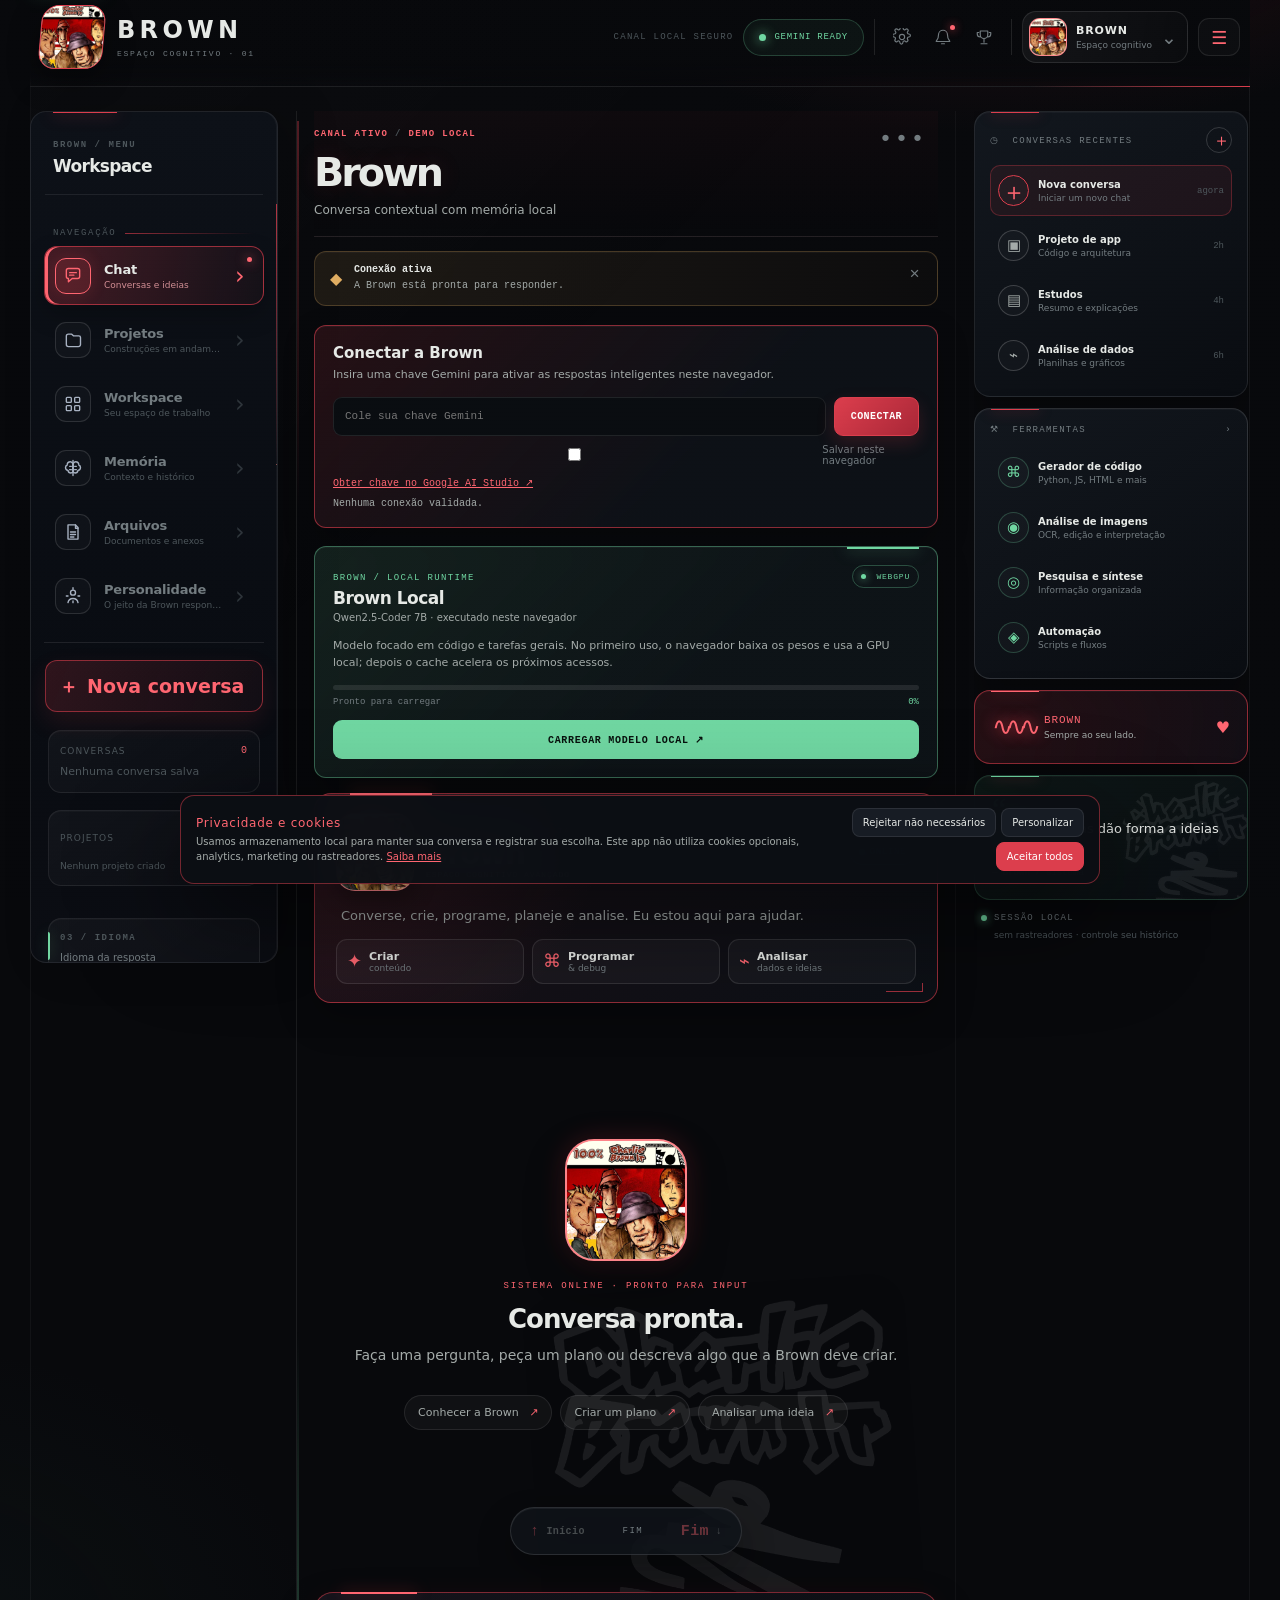
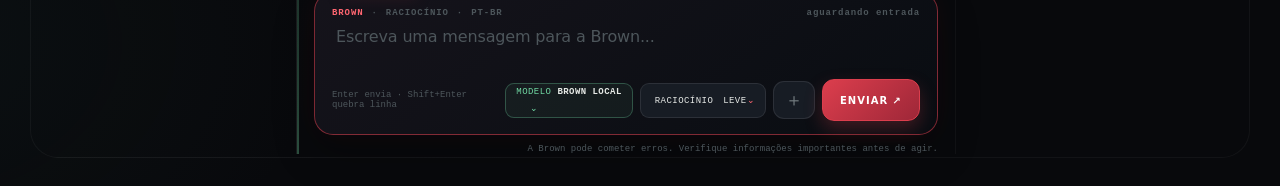
==== commit 70bcd97f: "fix: keep mobile composer from reloading" ====
--- a/index.html
+++ b/index.html
@@ -115,6 +115,6 @@
 
   <script src="config.js?v=product-finish"></script>
   <script src="local-model.js?v=local-qwen-coder-4"></script>
-  <script src="app.js?v=privacy-fix-1"></script>
+  <script src="app.js?v=privacy-fix-2"></script>
 </body>
 </html>
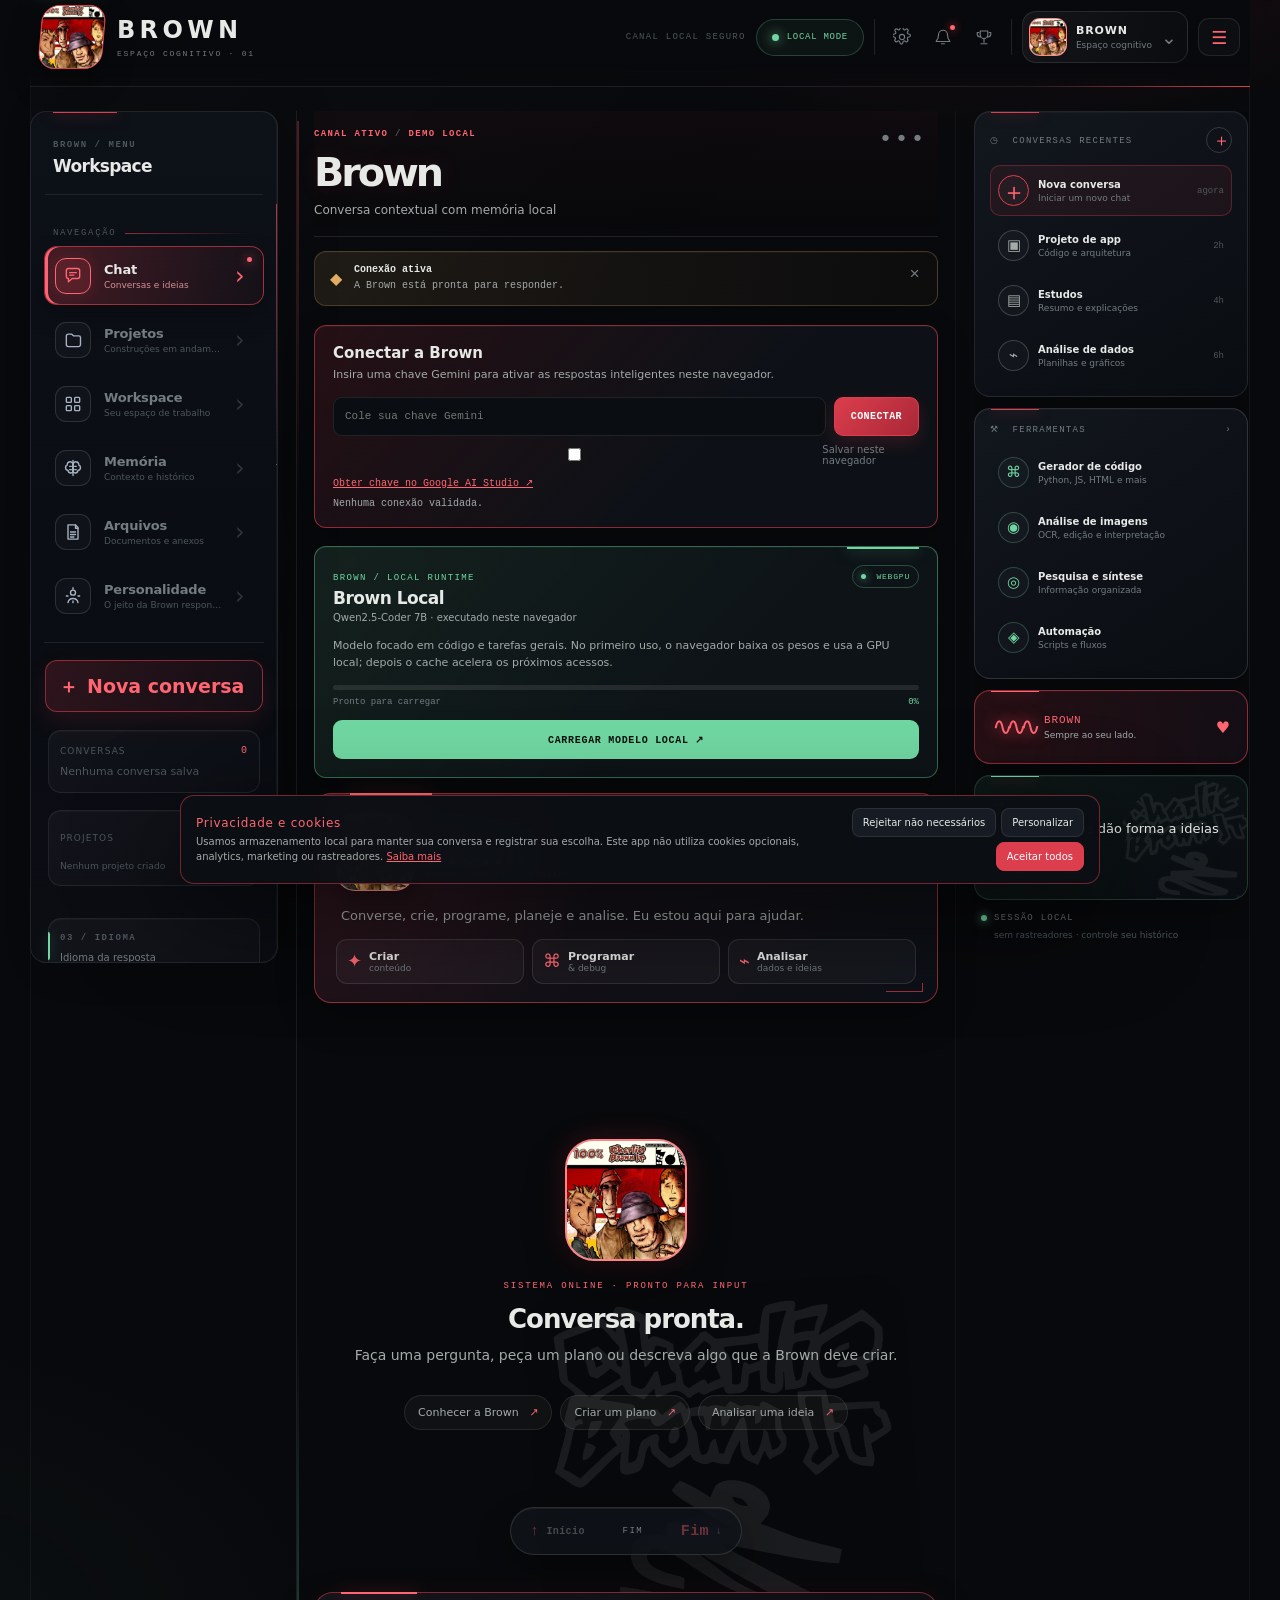
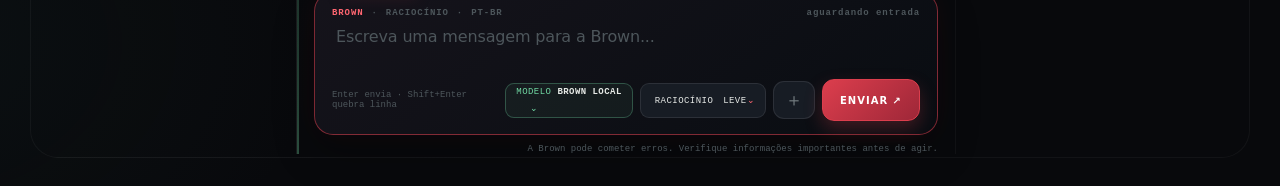
==== commit 883c027d: "fix: clarify local mode status on mobile" ====
--- a/index.html
+++ b/index.html
@@ -115,6 +115,6 @@
 
   <script src="config.js?v=product-finish"></script>
   <script src="local-model.js?v=local-qwen-coder-4"></script>
-  <script src="app.js?v=privacy-fix-2"></script>
+  <script src="app.js?v=privacy-fix-3"></script>
 </body>
 </html>
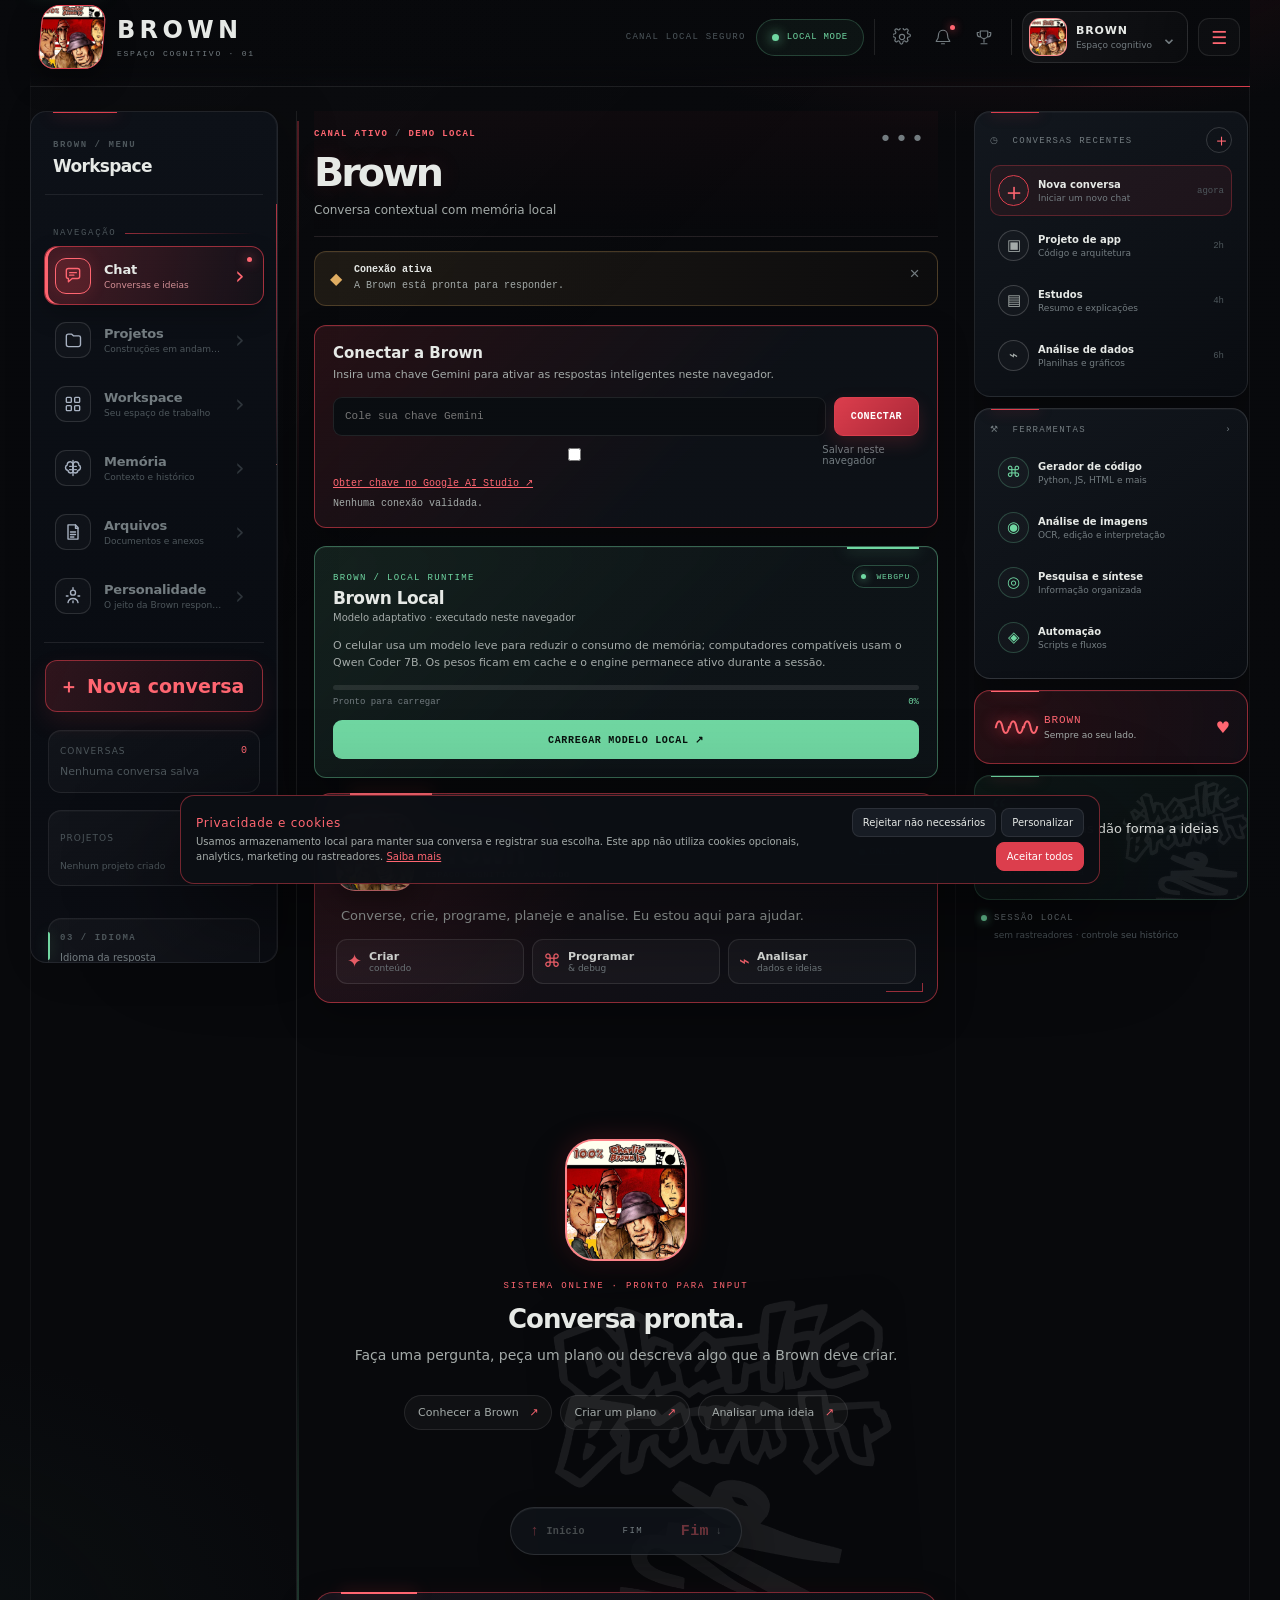
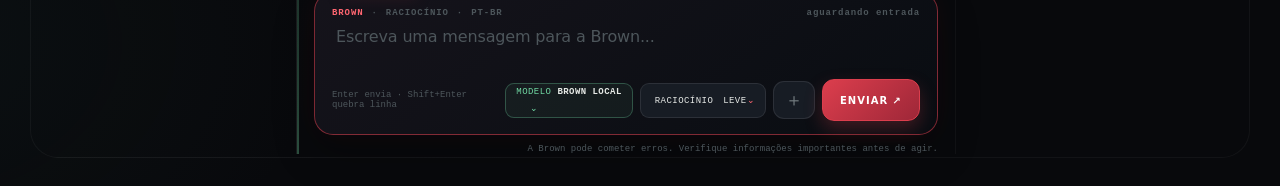
==== commit 30f13a37: "feat: use lightweight local model on mobile" ====
--- a/index.html
+++ b/index.html
@@ -75,7 +75,7 @@
         </div>
         <div class="notice" id="modeNotice"><span>◆</span><div><strong id="modeTitle" data-i18n="checkingConnection">Verificando conexão</strong><small id="modeDescription" data-i18n="loadingProvider">A Brown está carregando o provedor antes de aceitar mensagens.</small></div><button id="dismissNotice" data-i18n-aria-label="closeMenu" aria-label="Fechar aviso">×</button></div>
         <div class="provider-setup" id="providerSetup" hidden><div class="provider-setup-head"><strong data-i18n="connectBrown">Conectar a Brown</strong><small data-i18n="keyDescription">Insira uma chave Gemini para ativar as respostas inteligentes neste navegador.</small></div><div class="provider-setup-row"><input id="initialKeyInput" type="password" data-i18n-aria-label="initialKeyPlaceholder" aria-label="Chave Gemini inicial" data-i18n-placeholder="initialKeyPlaceholder" placeholder="Cole sua chave Gemini" autocomplete="off" spellcheck="false" /><button type="button" id="initialConnectBtn" data-i18n="connect">CONECTAR</button></div><label class="provider-save"><input id="initialSaveKey" type="checkbox" /> <span data-i18n="saveBrowser">Salvar neste navegador</span></label><a data-i18n="getKey" href="https://aistudio.google.com/api-keys" target="_blank" rel="noopener noreferrer">Obter chave no Google AI Studio ↗</a><small class="provider-setup-status" id="initialProviderStatus" data-i18n="noValidated">Nenhuma conexão validada.</small></div>
-        <section class="local-model-panel" id="localModelPanel" hidden><div class="local-model-head"><div><span class="local-model-kicker">BROWN / LOCAL RUNTIME</span><strong>Brown Local</strong><small>Qwen2.5-Coder 7B · executado neste navegador</small></div><span class="local-model-badge"><i></i> WEBGPU</span></div><p>Modelo focado em código e tarefas gerais. No primeiro uso, o navegador baixa os pesos e usa a GPU local; depois o cache acelera os próximos acessos.</p><div class="local-model-progress"><span id="localModelProgressBar"></span></div><div class="local-model-meta"><span id="localModelStatus">Pronto para carregar</span><span id="localModelProgressText">0%</span></div><button type="button" class="local-model-load" id="localModelLoadBtn">CARREGAR MODELO LOCAL <span>↗</span></button></section>
+        <section class="local-model-panel" id="localModelPanel" hidden><div class="local-model-head"><div><span class="local-model-kicker">BROWN / LOCAL RUNTIME</span><strong>Brown Local</strong><small>Modelo adaptativo · executado neste navegador</small></div><span class="local-model-badge"><i></i> WEBGPU</span></div><p>O celular usa um modelo leve para reduzir o consumo de memória; computadores compatíveis usam o Qwen Coder 7B. Os pesos ficam em cache e o engine permanece ativo durante a sessão.</p><div class="local-model-progress"><span id="localModelProgressBar"></span></div><div class="local-model-meta"><span id="localModelStatus">Pronto para carregar</span><span id="localModelProgressText">0%</span></div><button type="button" class="local-model-load" id="localModelLoadBtn">CARREGAR MODELO LOCAL <span>↗</span></button></section>
         <section class="assistant-hero" aria-label="Apresentação da Brown"><div class="assistant-hero-top"><div class="assistant-portrait"><img src="assets/brown-logo.jpg" alt="Brown" /></div><div><span class="hero-kicker">BROWN / ASSISTENTE DE IA</span><h2>Brown</h2><span class="hero-subtitle">ESPAÇO COGNITIVO AVANÇADO</span></div><span class="hero-online"><i></i> ONLINE</span></div><p>Converse, crie, programe, planeje e analise. Eu estou aqui para ajudar.</p><div class="hero-actions"><button type="button" data-hero-prompt="Crie um plano profissional para meu projeto."><span>✦</span><b>Criar</b><small>conteúdo</small></button><button type="button" data-hero-prompt="Ajude a programar e revisar uma solução."><span>⌘</span><b>Programar</b><small>&amp; debug</small></button><button type="button" data-hero-prompt="Analise esta ideia e sugira melhorias."><span>⌁</span><b>Analisar</b><small>dados e ideias</small></button></div></section>
         <div class="messages" id="messages" aria-live="polite">
           <div class="empty-state" id="emptyState"><div class="empty-glyph"><img src="assets/brown-logo.jpg" alt="" aria-hidden="true" /></div><div class="empty-kicker" data-i18n="systemOnline">SYSTEM ONLINE · READY FOR INPUT</div><h2 data-i18n="ready">Conversa pronta.</h2><p data-i18n="prompt">Faça uma pergunta, peça um plano ou descreva algo que a Brown deve criar.</p><div class="quick-prompts"><button data-prompt-key="promptKnow" data-prompt="Explique como você pode me ajudar."><span data-i18n="quickKnow">Conhecer a Brown</span> <span>↗</span></button><button data-prompt-key="promptPlan" data-prompt="Crie um plano profissional para meu projeto."><span data-i18n="quickPlan">Criar um plano</span> <span>↗</span></button><button data-prompt-key="promptAnalyze" data-prompt="Analise esta ideia e sugira melhorias."><span data-i18n="quickAnalyze">Analisar uma ideia</span> <span>↗</span></button></div></div>
@@ -114,7 +114,7 @@
   </section>
 
   <script src="config.js?v=product-finish"></script>
-  <script src="local-model.js?v=local-qwen-coder-4"></script>
-  <script src="app.js?v=privacy-fix-3"></script>
+  <script src="local-model.js?v=local-qwen-coder-5"></script>
+  <script src="app.js?v=local-mobile-model-1"></script>
 </body>
 </html>
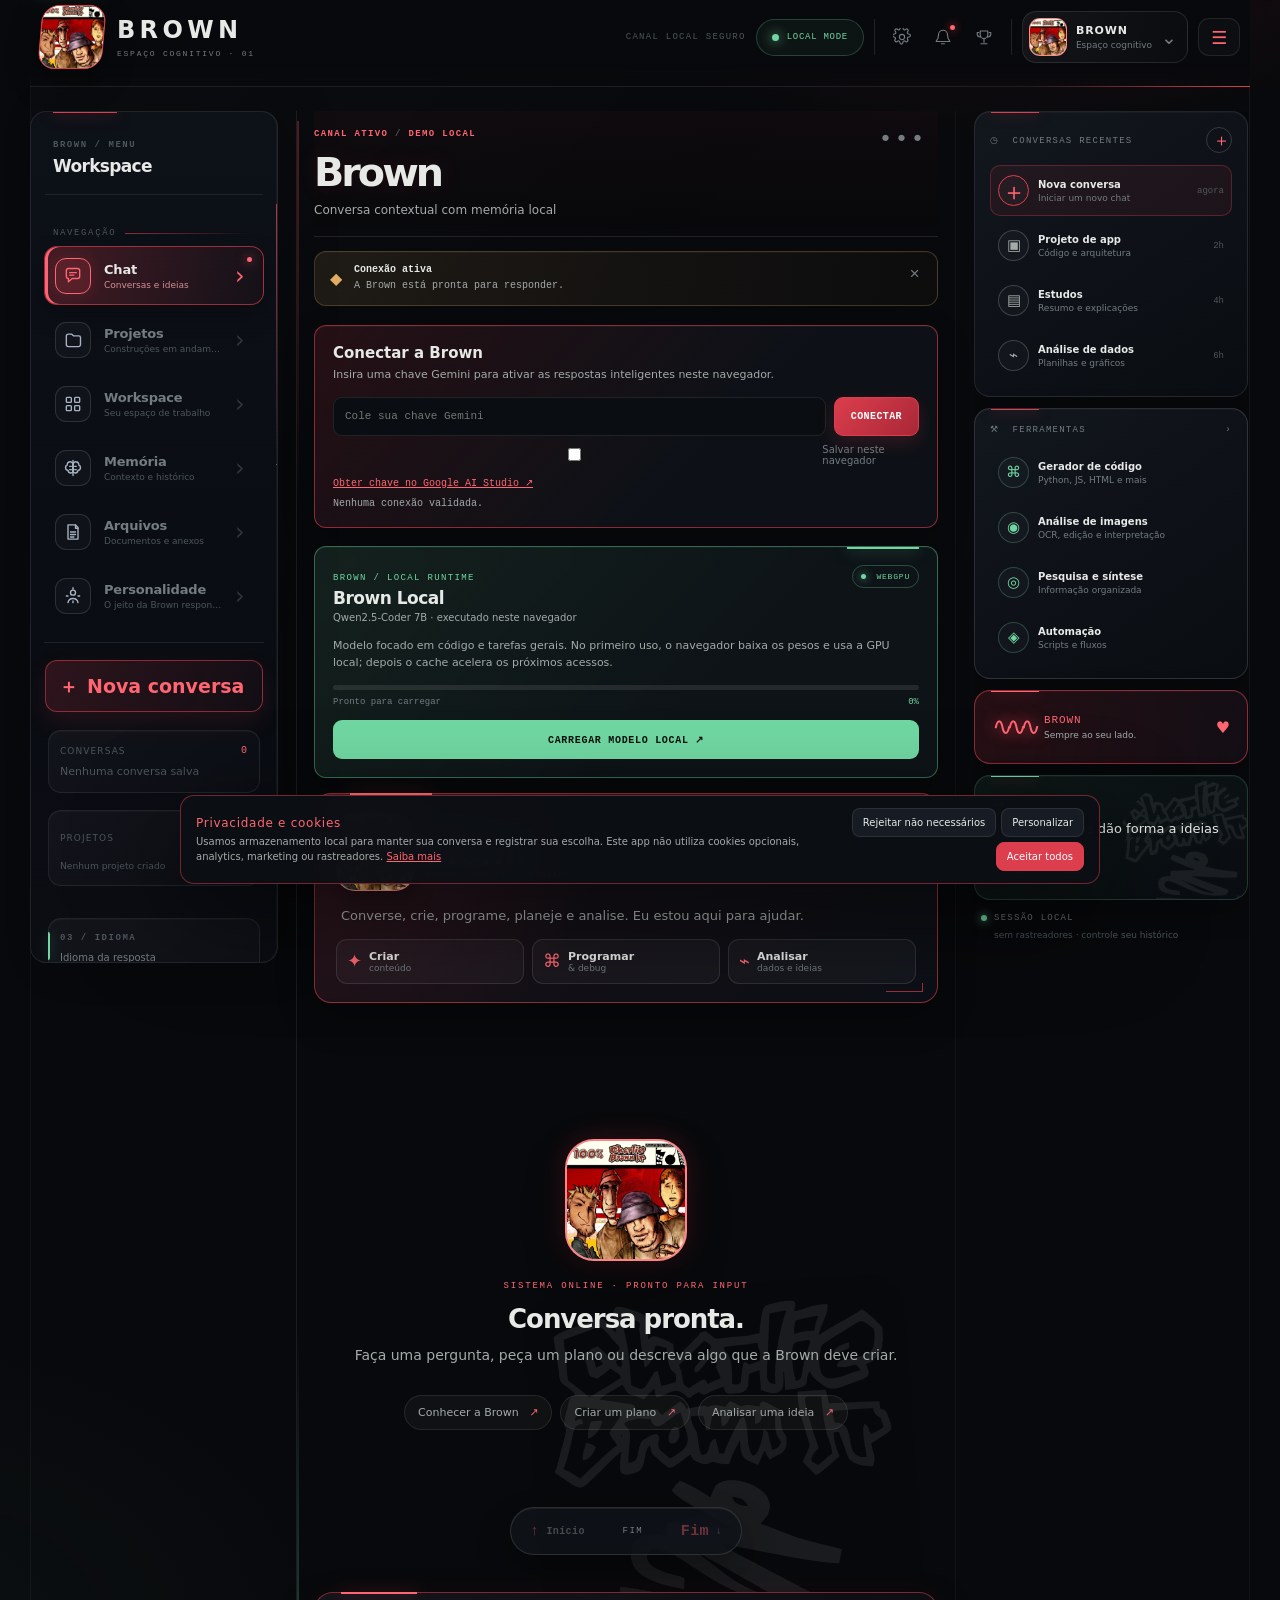
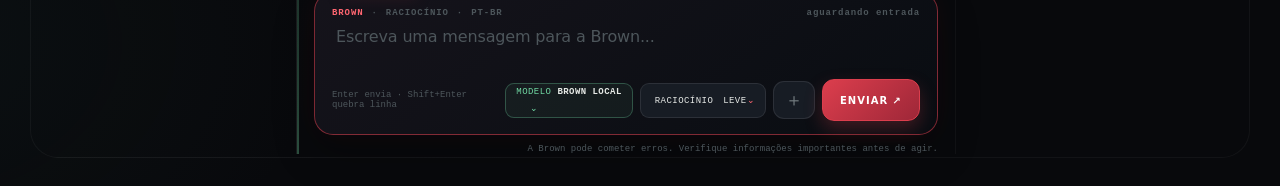
==== commit e619d1c1: "Revert "feat: use lightweight local model on mobile" This reverts commit 30f13a37fec7b9e399a6d3762da" ====
--- a/index.html
+++ b/index.html
@@ -75,7 +75,7 @@
         </div>
         <div class="notice" id="modeNotice"><span>◆</span><div><strong id="modeTitle" data-i18n="checkingConnection">Verificando conexão</strong><small id="modeDescription" data-i18n="loadingProvider">A Brown está carregando o provedor antes de aceitar mensagens.</small></div><button id="dismissNotice" data-i18n-aria-label="closeMenu" aria-label="Fechar aviso">×</button></div>
         <div class="provider-setup" id="providerSetup" hidden><div class="provider-setup-head"><strong data-i18n="connectBrown">Conectar a Brown</strong><small data-i18n="keyDescription">Insira uma chave Gemini para ativar as respostas inteligentes neste navegador.</small></div><div class="provider-setup-row"><input id="initialKeyInput" type="password" data-i18n-aria-label="initialKeyPlaceholder" aria-label="Chave Gemini inicial" data-i18n-placeholder="initialKeyPlaceholder" placeholder="Cole sua chave Gemini" autocomplete="off" spellcheck="false" /><button type="button" id="initialConnectBtn" data-i18n="connect">CONECTAR</button></div><label class="provider-save"><input id="initialSaveKey" type="checkbox" /> <span data-i18n="saveBrowser">Salvar neste navegador</span></label><a data-i18n="getKey" href="https://aistudio.google.com/api-keys" target="_blank" rel="noopener noreferrer">Obter chave no Google AI Studio ↗</a><small class="provider-setup-status" id="initialProviderStatus" data-i18n="noValidated">Nenhuma conexão validada.</small></div>
-        <section class="local-model-panel" id="localModelPanel" hidden><div class="local-model-head"><div><span class="local-model-kicker">BROWN / LOCAL RUNTIME</span><strong>Brown Local</strong><small>Modelo adaptativo · executado neste navegador</small></div><span class="local-model-badge"><i></i> WEBGPU</span></div><p>O celular usa um modelo leve para reduzir o consumo de memória; computadores compatíveis usam o Qwen Coder 7B. Os pesos ficam em cache e o engine permanece ativo durante a sessão.</p><div class="local-model-progress"><span id="localModelProgressBar"></span></div><div class="local-model-meta"><span id="localModelStatus">Pronto para carregar</span><span id="localModelProgressText">0%</span></div><button type="button" class="local-model-load" id="localModelLoadBtn">CARREGAR MODELO LOCAL <span>↗</span></button></section>
+        <section class="local-model-panel" id="localModelPanel" hidden><div class="local-model-head"><div><span class="local-model-kicker">BROWN / LOCAL RUNTIME</span><strong>Brown Local</strong><small>Qwen2.5-Coder 7B · executado neste navegador</small></div><span class="local-model-badge"><i></i> WEBGPU</span></div><p>Modelo focado em código e tarefas gerais. No primeiro uso, o navegador baixa os pesos e usa a GPU local; depois o cache acelera os próximos acessos.</p><div class="local-model-progress"><span id="localModelProgressBar"></span></div><div class="local-model-meta"><span id="localModelStatus">Pronto para carregar</span><span id="localModelProgressText">0%</span></div><button type="button" class="local-model-load" id="localModelLoadBtn">CARREGAR MODELO LOCAL <span>↗</span></button></section>
         <section class="assistant-hero" aria-label="Apresentação da Brown"><div class="assistant-hero-top"><div class="assistant-portrait"><img src="assets/brown-logo.jpg" alt="Brown" /></div><div><span class="hero-kicker">BROWN / ASSISTENTE DE IA</span><h2>Brown</h2><span class="hero-subtitle">ESPAÇO COGNITIVO AVANÇADO</span></div><span class="hero-online"><i></i> ONLINE</span></div><p>Converse, crie, programe, planeje e analise. Eu estou aqui para ajudar.</p><div class="hero-actions"><button type="button" data-hero-prompt="Crie um plano profissional para meu projeto."><span>✦</span><b>Criar</b><small>conteúdo</small></button><button type="button" data-hero-prompt="Ajude a programar e revisar uma solução."><span>⌘</span><b>Programar</b><small>&amp; debug</small></button><button type="button" data-hero-prompt="Analise esta ideia e sugira melhorias."><span>⌁</span><b>Analisar</b><small>dados e ideias</small></button></div></section>
         <div class="messages" id="messages" aria-live="polite">
           <div class="empty-state" id="emptyState"><div class="empty-glyph"><img src="assets/brown-logo.jpg" alt="" aria-hidden="true" /></div><div class="empty-kicker" data-i18n="systemOnline">SYSTEM ONLINE · READY FOR INPUT</div><h2 data-i18n="ready">Conversa pronta.</h2><p data-i18n="prompt">Faça uma pergunta, peça um plano ou descreva algo que a Brown deve criar.</p><div class="quick-prompts"><button data-prompt-key="promptKnow" data-prompt="Explique como você pode me ajudar."><span data-i18n="quickKnow">Conhecer a Brown</span> <span>↗</span></button><button data-prompt-key="promptPlan" data-prompt="Crie um plano profissional para meu projeto."><span data-i18n="quickPlan">Criar um plano</span> <span>↗</span></button><button data-prompt-key="promptAnalyze" data-prompt="Analise esta ideia e sugira melhorias."><span data-i18n="quickAnalyze">Analisar uma ideia</span> <span>↗</span></button></div></div>
@@ -115,6 +115,6 @@
 
   <script src="config.js?v=product-finish"></script>
   <script src="local-model.js?v=local-qwen-coder-5"></script>
-  <script src="app.js?v=local-mobile-model-1"></script>
+  <script src="app.js?v=local-reuse-1"></script>
 </body>
 </html>
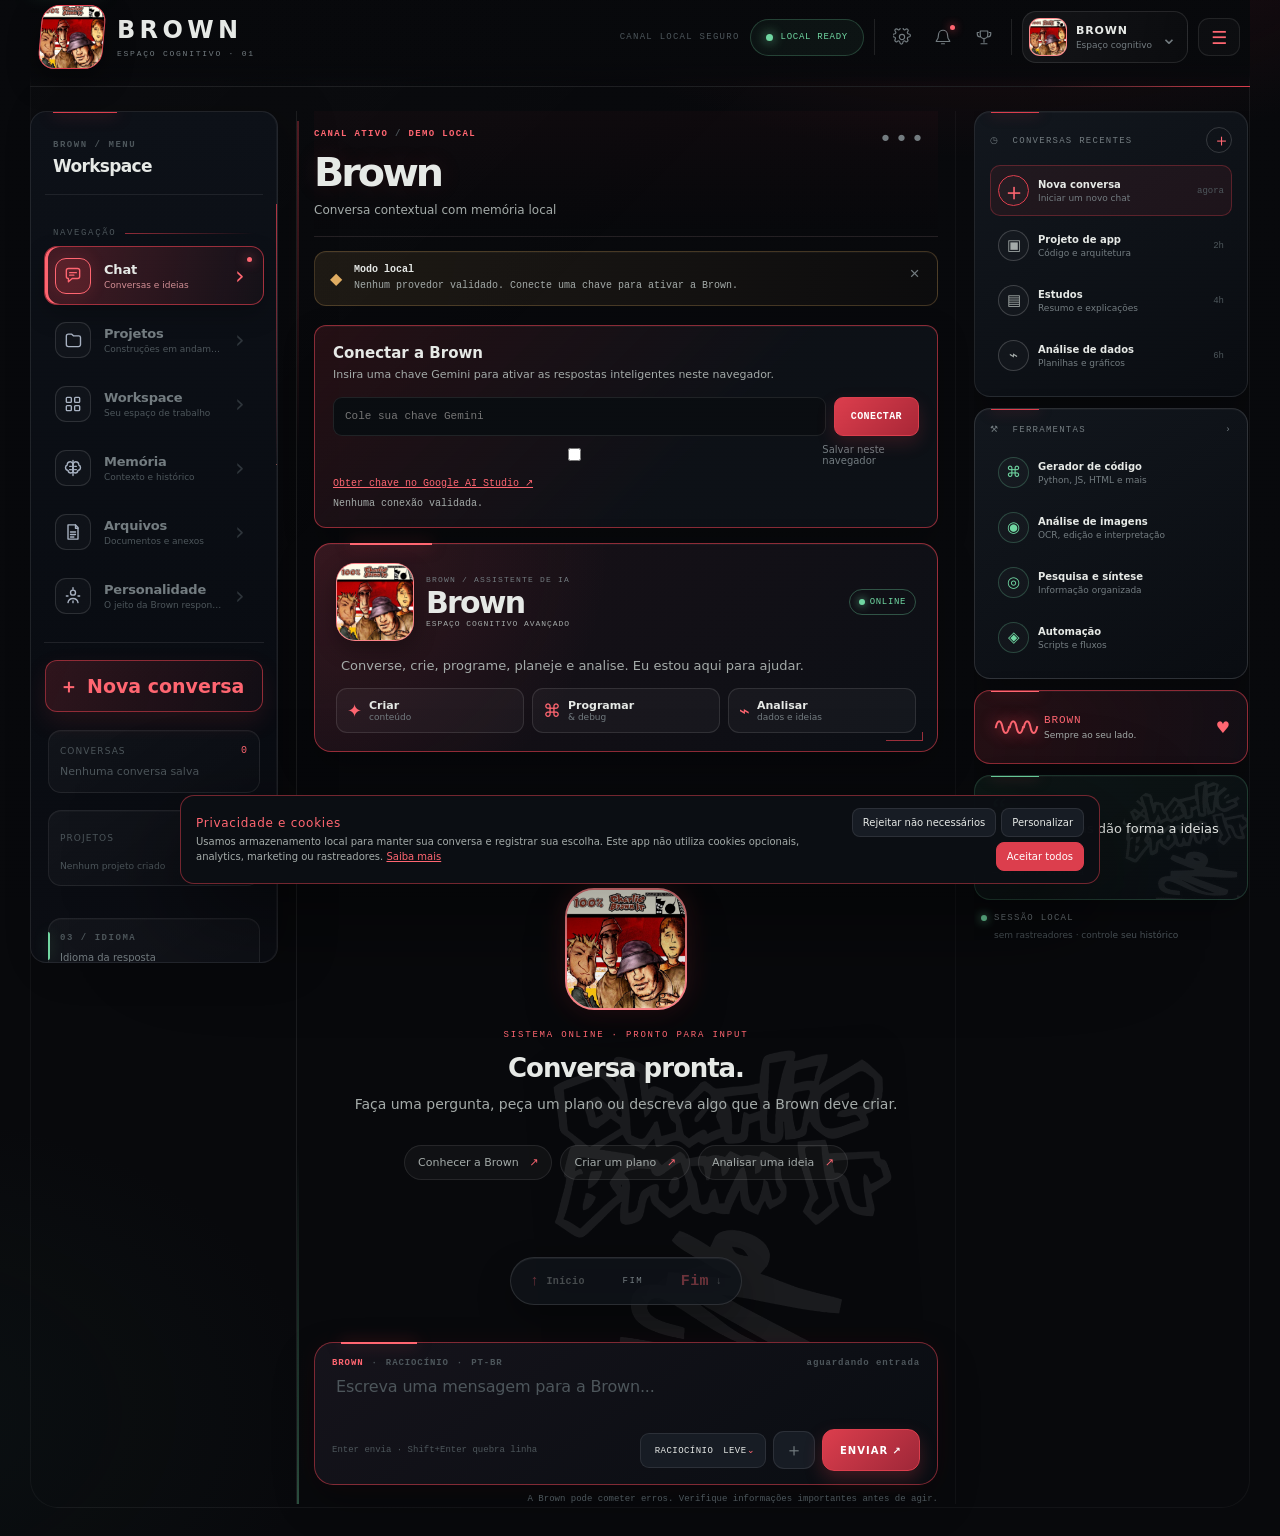
==== commit 18434f1b: "refactor: remove local model and keep Gemini only" ====
--- a/index.html
+++ b/index.html
@@ -75,7 +75,6 @@
         </div>
         <div class="notice" id="modeNotice"><span>◆</span><div><strong id="modeTitle" data-i18n="checkingConnection">Verificando conexão</strong><small id="modeDescription" data-i18n="loadingProvider">A Brown está carregando o provedor antes de aceitar mensagens.</small></div><button id="dismissNotice" data-i18n-aria-label="closeMenu" aria-label="Fechar aviso">×</button></div>
         <div class="provider-setup" id="providerSetup" hidden><div class="provider-setup-head"><strong data-i18n="connectBrown">Conectar a Brown</strong><small data-i18n="keyDescription">Insira uma chave Gemini para ativar as respostas inteligentes neste navegador.</small></div><div class="provider-setup-row"><input id="initialKeyInput" type="password" data-i18n-aria-label="initialKeyPlaceholder" aria-label="Chave Gemini inicial" data-i18n-placeholder="initialKeyPlaceholder" placeholder="Cole sua chave Gemini" autocomplete="off" spellcheck="false" /><button type="button" id="initialConnectBtn" data-i18n="connect">CONECTAR</button></div><label class="provider-save"><input id="initialSaveKey" type="checkbox" /> <span data-i18n="saveBrowser">Salvar neste navegador</span></label><a data-i18n="getKey" href="https://aistudio.google.com/api-keys" target="_blank" rel="noopener noreferrer">Obter chave no Google AI Studio ↗</a><small class="provider-setup-status" id="initialProviderStatus" data-i18n="noValidated">Nenhuma conexão validada.</small></div>
-        <section class="local-model-panel" id="localModelPanel" hidden><div class="local-model-head"><div><span class="local-model-kicker">BROWN / LOCAL RUNTIME</span><strong>Brown Local</strong><small>Qwen2.5-Coder 7B · executado neste navegador</small></div><span class="local-model-badge"><i></i> WEBGPU</span></div><p>Modelo focado em código e tarefas gerais. No primeiro uso, o navegador baixa os pesos e usa a GPU local; depois o cache acelera os próximos acessos.</p><div class="local-model-progress"><span id="localModelProgressBar"></span></div><div class="local-model-meta"><span id="localModelStatus">Pronto para carregar</span><span id="localModelProgressText">0%</span></div><button type="button" class="local-model-load" id="localModelLoadBtn">CARREGAR MODELO LOCAL <span>↗</span></button></section>
         <section class="assistant-hero" aria-label="Apresentação da Brown"><div class="assistant-hero-top"><div class="assistant-portrait"><img src="assets/brown-logo.jpg" alt="Brown" /></div><div><span class="hero-kicker">BROWN / ASSISTENTE DE IA</span><h2>Brown</h2><span class="hero-subtitle">ESPAÇO COGNITIVO AVANÇADO</span></div><span class="hero-online"><i></i> ONLINE</span></div><p>Converse, crie, programe, planeje e analise. Eu estou aqui para ajudar.</p><div class="hero-actions"><button type="button" data-hero-prompt="Crie um plano profissional para meu projeto."><span>✦</span><b>Criar</b><small>conteúdo</small></button><button type="button" data-hero-prompt="Ajude a programar e revisar uma solução."><span>⌘</span><b>Programar</b><small>&amp; debug</small></button><button type="button" data-hero-prompt="Analise esta ideia e sugira melhorias."><span>⌁</span><b>Analisar</b><small>dados e ideias</small></button></div></section>
         <div class="messages" id="messages" aria-live="polite">
           <div class="empty-state" id="emptyState"><div class="empty-glyph"><img src="assets/brown-logo.jpg" alt="" aria-hidden="true" /></div><div class="empty-kicker" data-i18n="systemOnline">SYSTEM ONLINE · READY FOR INPUT</div><h2 data-i18n="ready">Conversa pronta.</h2><p data-i18n="prompt">Faça uma pergunta, peça um plano ou descreva algo que a Brown deve criar.</p><div class="quick-prompts"><button data-prompt-key="promptKnow" data-prompt="Explique como você pode me ajudar."><span data-i18n="quickKnow">Conhecer a Brown</span> <span>↗</span></button><button data-prompt-key="promptPlan" data-prompt="Crie um plano profissional para meu projeto."><span data-i18n="quickPlan">Criar um plano</span> <span>↗</span></button><button data-prompt-key="promptAnalyze" data-prompt="Analise esta ideia e sugira melhorias."><span data-i18n="quickAnalyze">Analisar uma ideia</span> <span>↗</span></button></div></div>
@@ -84,7 +83,7 @@
           <div class="composer-meta"><span id="profileTag">BROWN</span><span>·</span><span id="thinkingTag">RACIOCÍNIO</span><span>·</span><span id="languageTag">PT-BR</span><span class="meta-spacer"></span><span id="latencyLabel">aguardando entrada</span></div>
           <textarea id="promptInput" rows="1" data-i18n-aria-label="promptInput" aria-label="Mensagem para a Brown" data-i18n-placeholder="promptPlaceholder" placeholder="Escreva uma mensagem para a Brown..." autocomplete="off"></textarea>
           <div id="attachmentPreview" class="attachment-preview" hidden></div>
-          <div class="composer-actions"><span class="hint" data-i18n="shortcut">Enter envia · Shift+Enter quebra linha</span><div class="composer-tools"><div class="model-picker"><button type="button" class="model-trigger" id="modelButton" aria-expanded="false" aria-haspopup="menu"><span>MODELO</span><strong id="modelButtonLabel">GEMINI</strong>⌄</button><div class="model-menu" id="modelMenu" role="menu" hidden><button type="button" data-model-provider="gemini" role="menuitem"><i class="model-menu-dot cloud-dot"></i><span><b>Gemini</b><small>nuvem · API</small></span></button><button type="button" data-model-provider="local" role="menuitem"><i class="model-menu-dot local-dot"></i><span><b>Brown Local</b><small>WebGPU · navegador</small></span></button></div></div><div class="reasoning-picker"><button type="button" class="reasoning-trigger" id="thinkingButton" aria-expanded="false" aria-haspopup="menu"><span data-i18n="thinkingLabel">RACIOCÍNIO</span> <span id="thinkingButtonLabel">MÉDIO</span>⌄</button><div class="reasoning-menu" id="thinkingMenu" role="menu" hidden><button type="button" data-thinking="LEVE" data-i18n="light">Leve</button><button type="button" data-thinking="MEDIO" data-i18n="medium">Médio</button><button type="button" data-thinking="ALTO" data-i18n="high">Alto</button><button type="button" data-thinking="EXTREMO" data-i18n="extreme">Extremo</button></div></div><input id="fileInput" type="file" accept="*/*" data-i18n-aria-label="attach" aria-label="Anexar documento ou arquivo" hidden /><button type="button" class="tool-btn" id="fileButton" data-i18n-title="attach" title="Anexar documento ou arquivo" data-i18n-aria-label="attach" aria-label="Anexar documento ou arquivo">＋</button><button class="send-btn" type="submit"><span data-i18n="send">ENVIAR</span> <span>↗</span></button></div></div>
+          <div class="composer-actions"><span class="hint" data-i18n="shortcut">Enter envia · Shift+Enter quebra linha</span><div class="composer-tools"><div class="reasoning-picker"><button type="button" class="reasoning-trigger" id="thinkingButton" aria-expanded="false" aria-haspopup="menu"><span data-i18n="thinkingLabel">RACIOCÍNIO</span> <span id="thinkingButtonLabel">MÉDIO</span>⌄</button><div class="reasoning-menu" id="thinkingMenu" role="menu" hidden><button type="button" data-thinking="LEVE" data-i18n="light">Leve</button><button type="button" data-thinking="MEDIO" data-i18n="medium">Médio</button><button type="button" data-thinking="ALTO" data-i18n="high">Alto</button><button type="button" data-thinking="EXTREMO" data-i18n="extreme">Extremo</button></div></div><input id="fileInput" type="file" accept="*/*" data-i18n-aria-label="attach" aria-label="Anexar documento ou arquivo" hidden /><button type="button" class="tool-btn" id="fileButton" data-i18n-title="attach" title="Anexar documento ou arquivo" data-i18n-aria-label="attach" aria-label="Anexar documento ou arquivo">＋</button><button class="send-btn" type="submit"><span data-i18n="send">ENVIAR</span> <span>↗</span></button></div></div>
         </form>
         <div class="disclaimer" data-i18n="disclaimer">A Brown pode cometer erros. Verifique informações importantes antes de agir.</div>
       </section>
@@ -114,7 +113,6 @@
   </section>
 
   <script src="config.js?v=product-finish"></script>
-  <script src="local-model.js?v=local-qwen-coder-5"></script>
-  <script src="app.js?v=local-reuse-1"></script>
+  <script src="app.js?v=gemini-only-1"></script>
 </body>
 </html>
--- a/styles.css
+++ b/styles.css
@@ -845,47 +845,4 @@
   .streaming-cursor { animation: none; opacity: .75; }
 }
 
-/* BROWN LOCAL — modelo WebGPU executado no navegador */
-.model-switcher { display: flex; align-items: stretch; gap: 5px; margin-right: 10px; padding: 4px; border: 1px solid rgba(255,255,255,.09); border-radius: 12px; background: rgba(8,11,15,.72); box-shadow: inset 0 1px rgba(255,255,255,.04); }
-.model-choice { display: grid; grid-template-columns: auto auto; align-items: center; column-gap: 6px; min-width: 87px; padding: 7px 9px; border: 1px solid transparent; border-radius: 8px; color: var(--muted); background: transparent; cursor: pointer; font: 600 10px var(--sans); text-align: left; transition: .2s ease; }
-.model-choice small { grid-column: 2; color: var(--muted-2); font: 8px var(--mono); letter-spacing: .08em; text-transform: uppercase; }
-.model-choice-dot { grid-row: 1 / span 2; width: 7px; height: 7px; border-radius: 50%; background: var(--muted-2); }
-.cloud-dot { background: var(--red-bright); box-shadow: 0 0 8px rgba(255,102,113,.5); }
-.local-dot { background: var(--green); box-shadow: 0 0 8px rgba(112,215,162,.5); }
-.model-choice:hover, .model-choice.active { border-color: rgba(112,215,162,.35); color: var(--text); background: rgba(112,215,162,.08); }
-.model-choice.active small { color: var(--green); }
-.local-model-panel { position: relative; margin: 12px 0 6px; padding: 18px; overflow: hidden; border: 1px solid rgba(112,215,162,.42); border-radius: var(--radius-md); background: linear-gradient(135deg, rgba(112,215,162,.12), rgba(14,20,24,.96) 62%); box-shadow: var(--shadow-md), inset 0 1px rgba(255,255,255,.035); animation: surface-in .35s ease both; }
-.local-model-panel[hidden] { display: none; }
-.local-model-panel::before { position: absolute; top: 0; right: 18px; width: 72px; height: 2px; content: ""; background: var(--green); box-shadow: 0 0 15px rgba(112,215,162,.7); }
-.local-model-head { display: flex; align-items: flex-start; justify-content: space-between; gap: 15px; }
-.local-model-head strong, .local-model-head small { display: block; }
-.local-model-head strong { margin-top: 4px; color: var(--text); font: 700 17px var(--display); letter-spacing: -.03em; }
-.local-model-head small { margin-top: 4px; color: var(--text-soft); font-size: 10px; }
-.local-model-kicker { color: var(--green); font: 9px var(--mono); letter-spacing: .15em; }
-.local-model-badge { flex: none; padding: 6px 8px; border: 1px solid rgba(112,215,162,.3); border-radius: 999px; color: var(--green); font: 8px var(--mono); letter-spacing: .1em; }
-.local-model-badge i { display: inline-block; width: 5px; height: 5px; margin-right: 5px; border-radius: 50%; background: var(--green); box-shadow: 0 0 8px var(--green); }
-.local-model-panel p { margin: 14px 0; color: var(--text-soft); font-size: 11px; line-height: 1.55; }
-.local-model-progress { height: 5px; overflow: hidden; border-radius: 99px; background: rgba(255,255,255,.09); }
-.local-model-progress span { display: block; width: 0; height: 100%; border-radius: inherit; background: linear-gradient(90deg, var(--green), #b4f0ca); box-shadow: 0 0 13px rgba(112,215,162,.65); transition: width .25s ease; }
-.local-model-meta { display: flex; justify-content: space-between; gap: 8px; margin-top: 7px; color: var(--muted); font: 9px var(--mono); }
-.local-model-meta span:last-child { color: var(--green); }
-.local-model-load { width: 100%; min-height: 39px; margin-top: 13px; padding: 0 12px; border: 1px solid rgba(112,215,162,.45); border-radius: 9px; color: #07110d; background: var(--green); cursor: pointer; font: 700 10px var(--mono); letter-spacing: .07em; transition: .2s ease; }
-.local-model-load:hover:not(:disabled) { background: #a0eac0; box-shadow: 0 8px 22px rgba(112,215,162,.18); transform: translateY(-1px); }
-.local-model-load:disabled { cursor: wait; opacity: .68; }
-@media (max-width: 1120px) { .model-choice { min-width: 74px; padding-right: 6px; padding-left: 6px; }.model-choice small { display: none; }.model-choice-dot { grid-row: auto; } }
-@media (max-width: 760px) { .model-switcher { order: 3; width: 100%; margin: 9px 0 0; }.chat-header { flex-wrap: wrap; }.model-choice { flex: 1; min-width: 0; grid-template-columns: auto 1fr; }.model-choice small { display: block; grid-column: 2; }.local-model-panel { padding: 15px; }.local-model-head strong { font-size: 15px; } }
-
-/* Seletor de modelo no compositor: troca explícita, sem esconder o provedor ativo. */
-.model-picker { position: relative; }
-.model-trigger { display: grid; grid-template-columns: auto auto; align-items: center; column-gap: 6px; min-height: 35px; padding: 0 10px; border: 1px solid rgba(112,215,162,.3); border-radius: 9px; color: var(--green); background: rgba(112,215,162,.06); cursor: pointer; font: 9px var(--mono); letter-spacing: .05em; white-space: nowrap; transition: .2s ease; }
-.model-trigger strong { color: var(--text); font-size: 9px; }
-.model-trigger:hover, .model-trigger[aria-expanded="true"] { border-color: var(--green); background: rgba(112,215,162,.13); box-shadow: 0 0 18px rgba(112,215,162,.1); }
-.model-menu { position: absolute; right: 0; bottom: calc(100% + 9px); z-index: 35; display: grid; min-width: 205px; gap: 3px; padding: 6px; border: 1px solid rgba(112,215,162,.45); border-radius: 11px; background: #10171a; box-shadow: var(--shadow-xl); animation: panel-in .16s ease both; }
-.model-menu[hidden] { display: none; }
-.model-menu button { display: flex; align-items: center; gap: 9px; width: 100%; padding: 9px; border: 1px solid transparent; border-radius: 8px; color: var(--muted); background: transparent; cursor: pointer; text-align: left; transition: .18s ease; }
-.model-menu button:hover, .model-menu button.active { border-color: rgba(112,215,162,.3); color: var(--text); background: rgba(112,215,162,.1); }
-.model-menu button span { display: grid; gap: 3px; }
-.model-menu button b { font: 600 11px var(--sans); }
-.model-menu button small { color: var(--muted-2); font: 8px var(--mono); letter-spacing: .06em; }
-.model-menu-dot { display: block; flex: none; width: 7px; height: 7px; border-radius: 50%; }
-@media (max-width: 760px) { .model-trigger { min-width: 103px; padding: 0 8px; font-size: 8px; }.model-menu { right: -45px; } }
+.model-switcher { display: flex; align-items: stretch; gap: 5px; margin-right: 10px; padding: 4px; border: 1px solid rgba(255,255,255,.09); border-radius: 12px; background: rgba(8,11,15,.72); box-shadow: inset 0 1px rgba(255,255,255,.04); }
